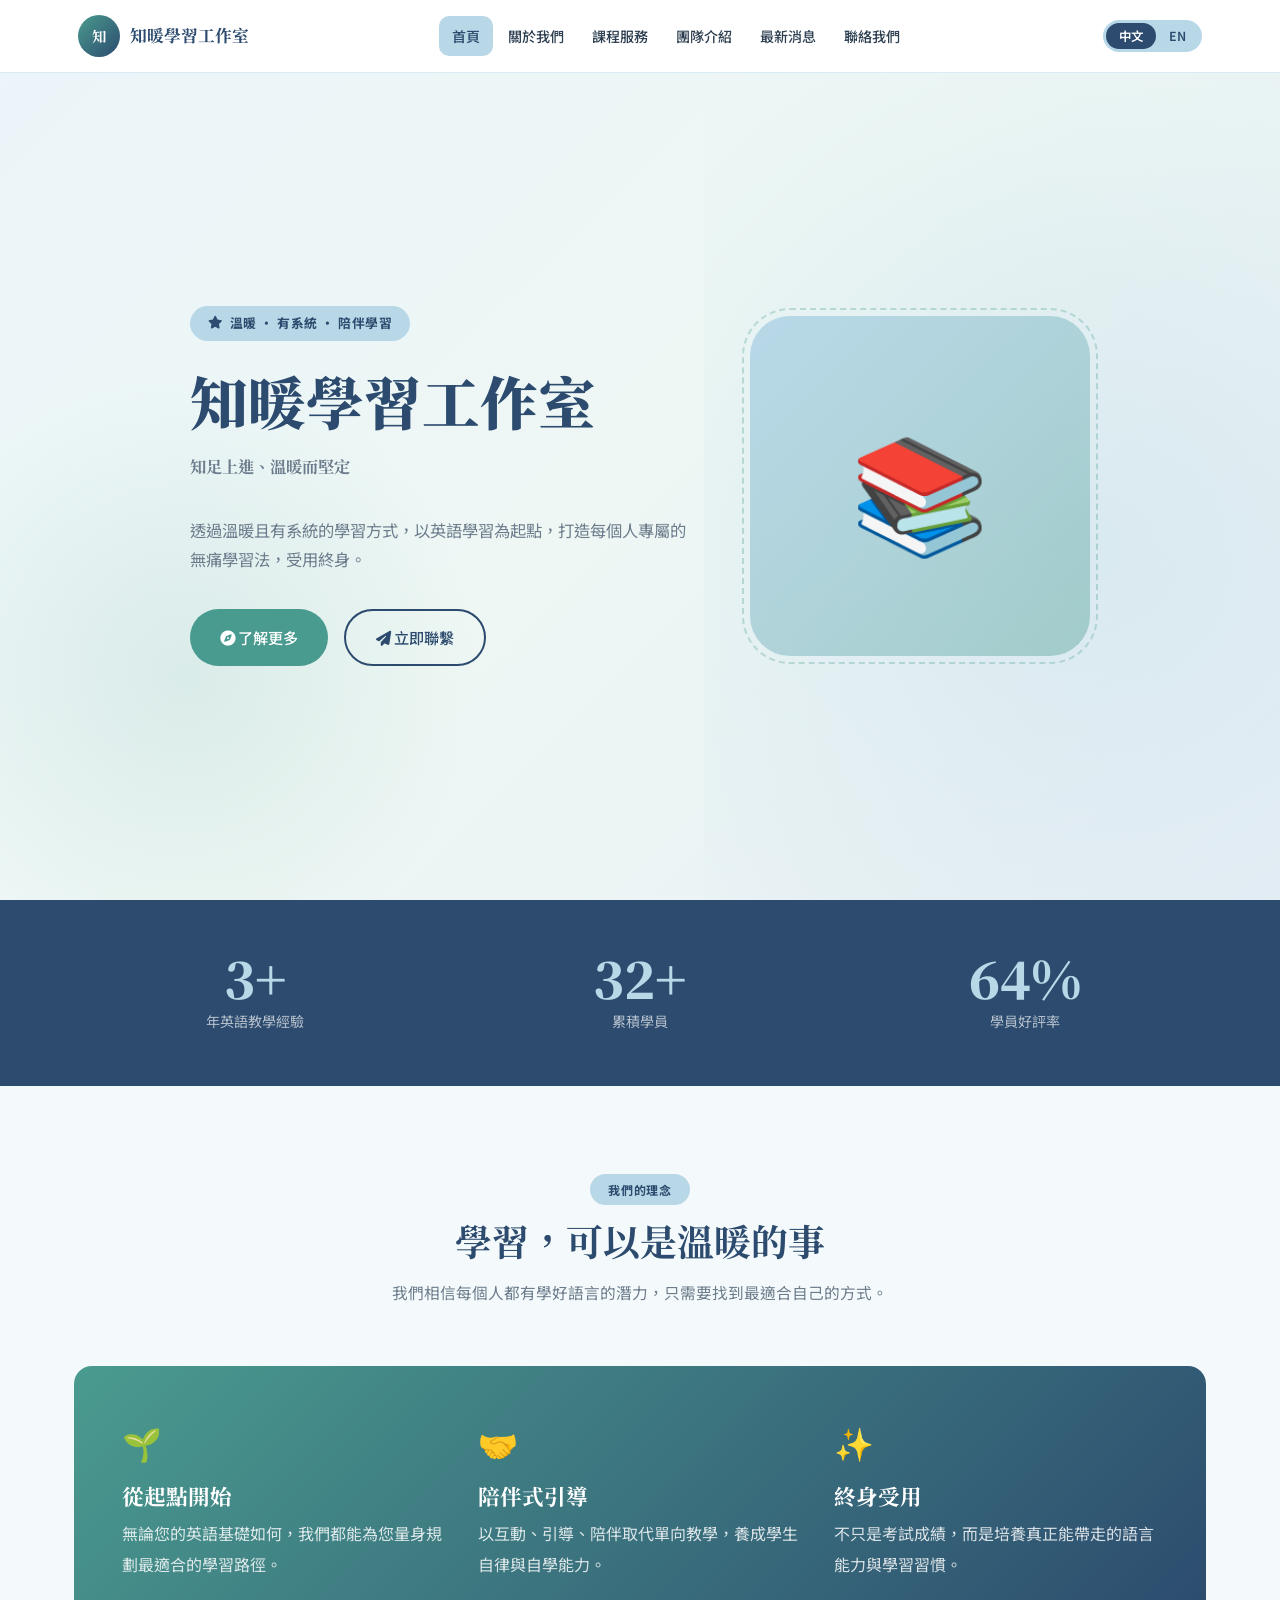
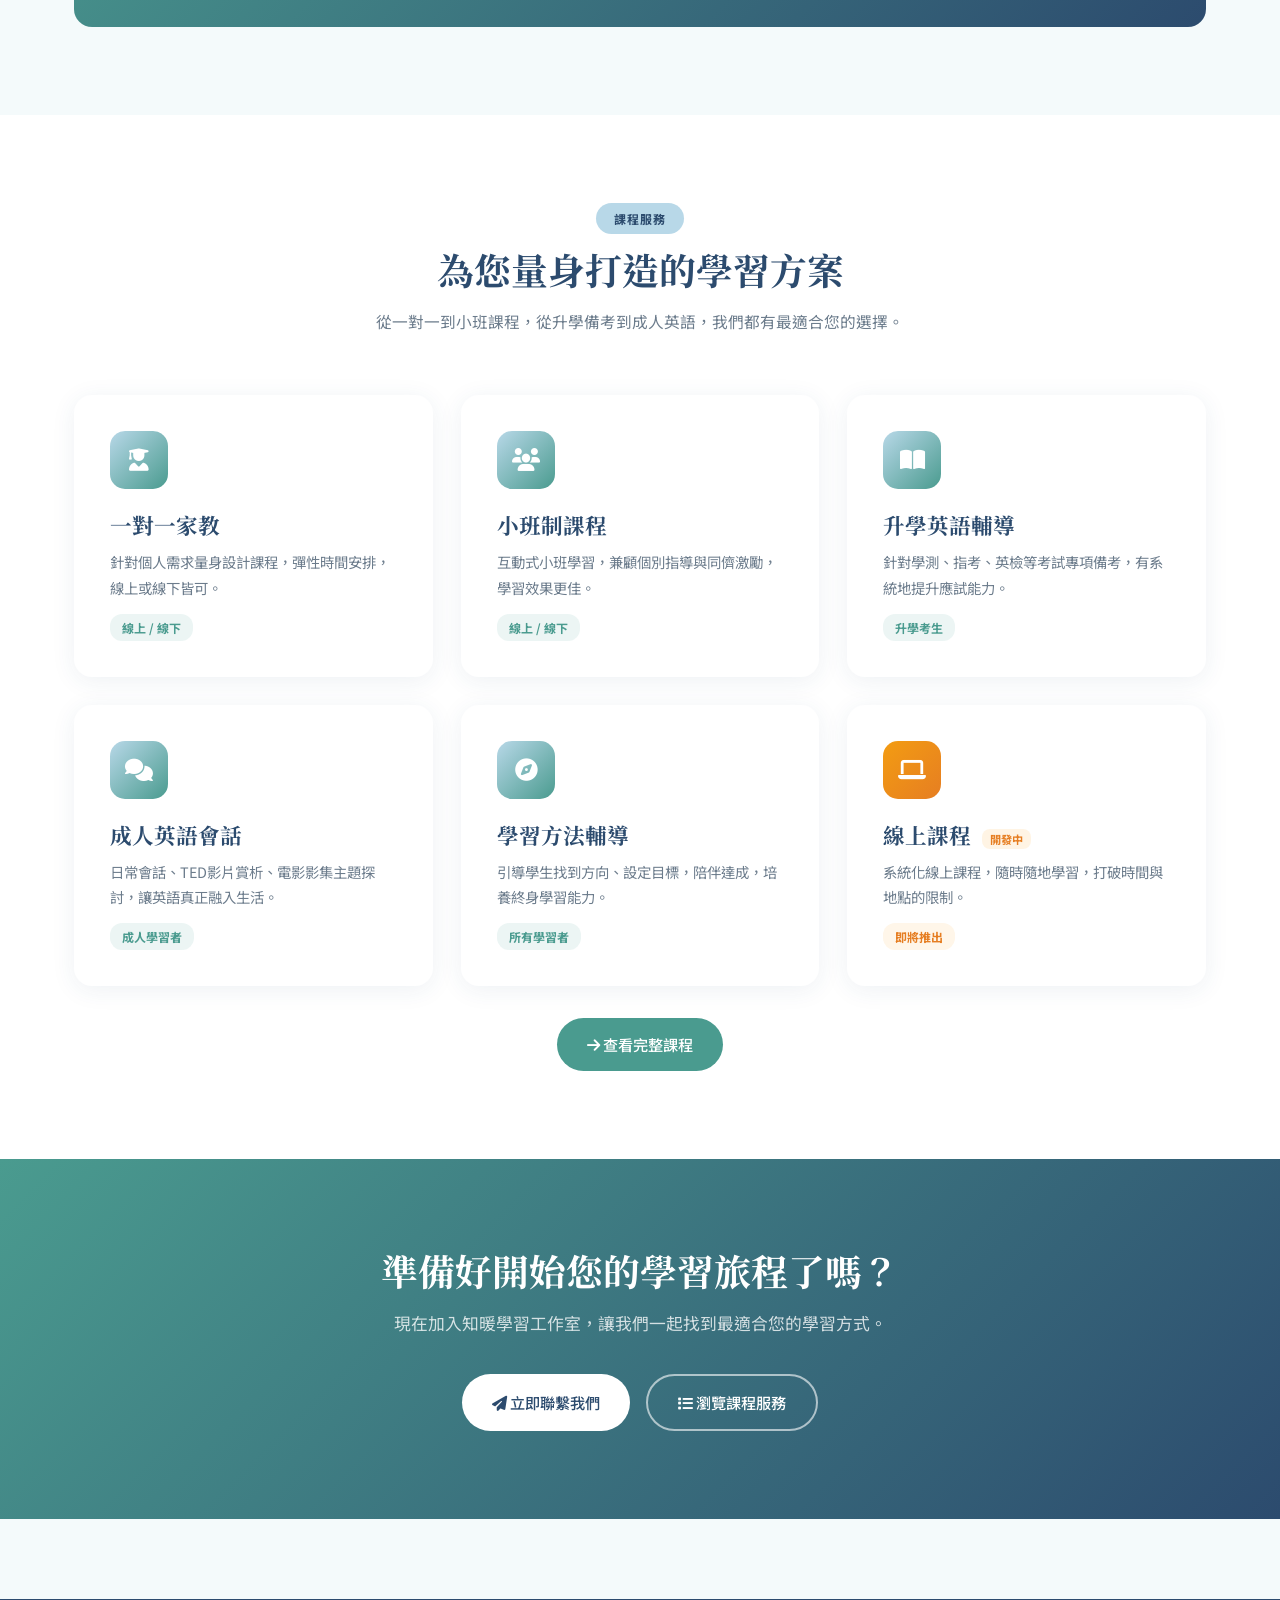
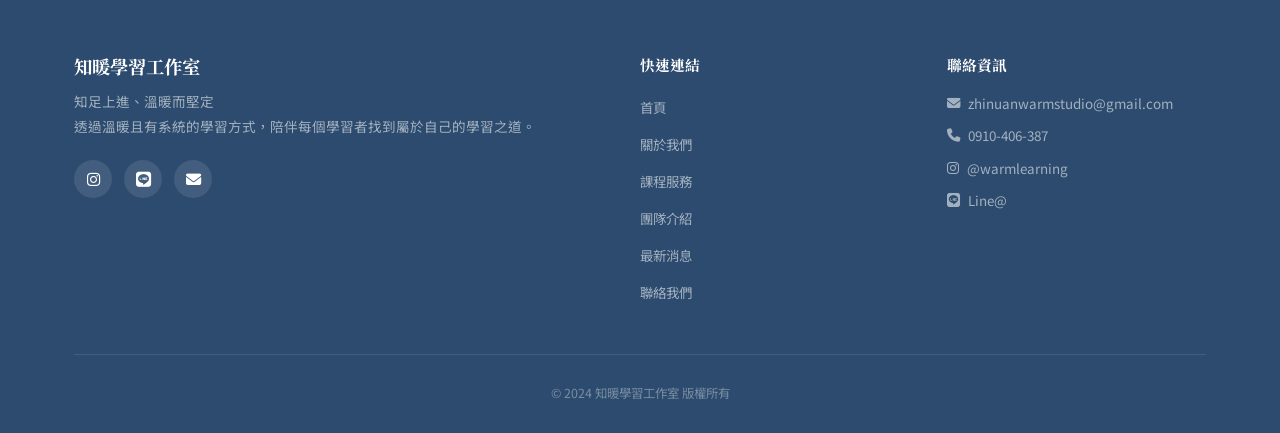
==== index.html @ f86e1da2 "🎉 Initial commit: 知暖學習工作室網站 建立完整 7 頁公司介紹網站，包含： - index.html 首頁（Hero、服務亮點、數字展示、CTA） - about.html 關於我們" ====
<!DOCTYPE html>
<html lang="zh-TW">
<head>
  <meta charset="UTF-8" />
  <meta name="viewport" content="width=device-width, initial-scale=1.0" />
  <title>知暖學習工作室 | Zhunuan Warm Learning Studio</title>
  <meta name="description" content="知暖學習工作室 — 知足上進、溫暖而堅定。提供一對一家教、小班課程、升學輔導與成人英語會話。" />
  <link rel="stylesheet" href="assets/style.css" />
  <link rel="stylesheet" href="https://cdnjs.cloudflare.com/ajax/libs/font-awesome/6.5.0/css/all.min.css" />
</head>
<body lang="zh">

<!-- ══ NAVBAR ══ -->
<nav class="navbar" id="navbar">
  <div class="navbar-inner">
    <a href="index.html" class="navbar-logo">
      <img src="logo.jpg" alt="知暖" onerror="this.style.display='none';document.getElementById('logoFallback').style.display='flex'">
      <div class="logo-fallback" id="logoFallback" style="display:none">知</div>
      <span class="zh">知暖學習工作室</span>
      <span class="en">Zhunuan Studio</span>
    </a>
    <ul class="navbar-nav">
      <li><a href="index.html"><span class="zh">首頁</span><span class="en">Home</span></a></li>
      <li><a href="about.html"><span class="zh">關於我們</span><span class="en">About</span></a></li>
      <li><a href="services.html"><span class="zh">課程服務</span><span class="en">Services</span></a></li>
      <li><a href="team.html"><span class="zh">團隊介紹</span><span class="en">Team</span></a></li>
      <li><a href="news.html"><span class="zh">最新消息</span><span class="en">News</span></a></li>
      <li><a href="contact.html"><span class="zh">聯絡我們</span><span class="en">Contact</span></a></li>
    </ul>
    <div class="navbar-right">
      <div class="lang-toggle">
        <button class="lang-btn active" data-lang="zh" onclick="setLang('zh')">中文</button>
        <button class="lang-btn" data-lang="en" onclick="setLang('en')">EN</button>
      </div>
      <button class="hamburger" id="hamburger" onclick="toggleMobileNav()" aria-label="選單">
        <span></span><span></span><span></span>
      </button>
    </div>
  </div>
</nav>

<!-- ══ MOBILE NAV ══ -->
<div class="mobile-nav" id="mobileNav">
  <ul>
    <li><a href="index.html"><span class="zh">首頁</span><span class="en">Home</span></a></li>
    <li><a href="about.html"><span class="zh">關於我們</span><span class="en">About</span></a></li>
    <li><a href="services.html"><span class="zh">課程服務</span><span class="en">Services</span></a></li>
    <li><a href="team.html"><span class="zh">團隊介紹</span><span class="en">Team</span></a></li>
    <li><a href="news.html"><span class="zh">最新消息</span><span class="en">News</span></a></li>
    <li><a href="contact.html"><span class="zh">聯絡我們</span><span class="en">Contact</span></a></li>
  </ul>
  <div class="mobile-lang">
    <button class="lang-btn" data-lang="zh" onclick="setLang('zh')">中文</button>
    <button class="lang-btn" data-lang="en" onclick="setLang('en')">EN</button>
  </div>
</div>

<!-- ══ HERO ══ -->
<section class="hero">
  <div class="container">
    <div class="hero-inner">
      <div class="hero-content">
        <div class="hero-badge">
          <i class="fas fa-star"></i>
          <span class="zh">溫暖 · 有系統 · 陪伴學習</span>
          <span class="en">Warm · Systematic · Accompanied Learning</span>
        </div>
        <h1>
          <span class="zh">知暖學習工作室</span>
          <span class="en">Zhunuan Warm<br>Learning Studio</span>
        </h1>
        <p class="hero-tagline">
          <span class="zh">知足上進、溫暖而堅定</span>
          <span class="en">Grounded, Warm, and Steadfast</span>
        </p>
        <p>
          <span class="zh">透過溫暖且有系統的學習方式，以英語學習為起點，打造每個人專屬的無痛學習法，受用終身。</span>
          <span class="en">We craft personalized, pain-free learning journeys starting from English — methodical, warm, and designed to last a lifetime.</span>
        </p>
        <div class="hero-btns">
          <a href="about.html" class="btn btn-primary">
            <span class="zh"><i class="fas fa-compass"></i> 了解更多</span>
            <span class="en"><i class="fas fa-compass"></i> Learn More</span>
          </a>
          <a href="contact.html" class="btn btn-outline">
            <span class="zh"><i class="fas fa-paper-plane"></i> 立即聯繫</span>
            <span class="en"><i class="fas fa-paper-plane"></i> Contact Us</span>
          </a>
        </div>
      </div>
      <div class="hero-visual">📚</div>
    </div>
  </div>
</section>

<!-- ══ STATS ══ -->
<section class="stats-bar">
  <div class="container">
    <div class="stats-grid">
      <div class="stat-item">
        <div class="stat-num" data-count="3" data-suffix="+">3+</div>
        <div class="stat-label">
          <span class="zh">年英語教學經驗</span>
          <span class="en">Years of Teaching Experience</span>
        </div>
      </div>
      <div class="stat-item">
        <div class="stat-num" data-count="50" data-suffix="+">50+</div>
        <div class="stat-label">
          <span class="zh">累積學員</span>
          <span class="en">Students Served</span>
        </div>
      </div>
      <div class="stat-item">
        <div class="stat-num" data-count="95" data-suffix="%">95%</div>
        <div class="stat-label">
          <span class="zh">學員好評率</span>
          <span class="en">Student Satisfaction</span>
        </div>
      </div>
    </div>
  </div>
</section>

<!-- ══ BRAND BELIEF ══ -->
<section class="section">
  <div class="container">
    <div class="section-header">
      <span class="section-tag">
        <span class="zh">我們的理念</span>
        <span class="en">Our Belief</span>
      </span>
      <h2>
        <span class="zh">學習，可以是溫暖的事</span>
        <span class="en">Learning Can Be a Warm Experience</span>
      </h2>
      <p>
        <span class="zh">我們相信每個人都有學好語言的潛力，只需要找到最適合自己的方式。</span>
        <span class="en">We believe every learner has the potential to master a language — they just need to find the right approach.</span>
      </p>
    </div>
    <div class="brand-highlight">
      <div style="display:grid;grid-template-columns:repeat(auto-fit,minmax(240px,1fr));gap:32px;">
        <div>
          <div style="font-size:2rem;margin-bottom:12px;">🌱</div>
          <h3 style="color:#fff;margin-bottom:8px;">
            <span class="zh">從起點開始</span>
            <span class="en">Start From Where You Are</span>
          </h3>
          <p>
            <span class="zh">無論您的英語基礎如何，我們都能為您量身規劃最適合的學習路徑。</span>
            <span class="en">No matter your current level, we design a learning path that's perfectly tailored to you.</span>
          </p>
        </div>
        <div>
          <div style="font-size:2rem;margin-bottom:12px;">🤝</div>
          <h3 style="color:#fff;margin-bottom:8px;">
            <span class="zh">陪伴式引導</span>
            <span class="en">Guided Together</span>
          </h3>
          <p>
            <span class="zh">以互動、引導、陪伴取代單向教學，養成學生自律與自學能力。</span>
            <span class="en">Interactive, guided, and supportive learning replaces one-way instruction, building self-discipline and independence.</span>
          </p>
        </div>
        <div>
          <div style="font-size:2rem;margin-bottom:12px;">✨</div>
          <h3 style="color:#fff;margin-bottom:8px;">
            <span class="zh">終身受用</span>
            <span class="en">Skills for Life</span>
          </h3>
          <p>
            <span class="zh">不只是考試成績，而是培養真正能帶走的語言能力與學習習慣。</span>
            <span class="en">Beyond exam scores — we build genuine language skills and learning habits that last forever.</span>
          </p>
        </div>
      </div>
    </div>
  </div>
</section>

<!-- ══ SERVICES HIGHLIGHTS ══ -->
<section class="section" style="background:#fff;padding-top:88px;padding-bottom:88px;">
  <div class="container">
    <div class="section-header">
      <span class="section-tag">
        <span class="zh">課程服務</span>
        <span class="en">Our Services</span>
      </span>
      <h2>
        <span class="zh">為您量身打造的學習方案</span>
        <span class="en">Learning Solutions Tailored for You</span>
      </h2>
      <p>
        <span class="zh">從一對一到小班課程，從升學備考到成人英語，我們都有最適合您的選擇。</span>
        <span class="en">From one-on-one to small groups, exam prep to adult conversation — we have the right fit for you.</span>
      </p>
    </div>
    <div class="grid-3">
      <!-- 1 -->
      <div class="card service-card">
        <div class="service-icon"><i class="fas fa-user-graduate"></i></div>
        <h3><span class="zh">一對一家教</span><span class="en">1-on-1 Tutoring</span></h3>
        <p>
          <span class="zh">針對個人需求量身設計課程，彈性時間安排，線上或線下皆可。</span>
          <span class="en">Custom-designed lessons for individual needs, flexible scheduling online or in-person.</span>
        </p>
        <span class="service-tag">
          <span class="zh">線上 / 線下</span>
          <span class="en">Online / Offline</span>
        </span>
      </div>
      <!-- 2 -->
      <div class="card service-card">
        <div class="service-icon"><i class="fas fa-users"></i></div>
        <h3><span class="zh">小班制課程</span><span class="en">Small Group Classes</span></h3>
        <p>
          <span class="zh">互動式小班學習，兼顧個別指導與同儕激勵，學習效果更佳。</span>
          <span class="en">Interactive small-group learning balancing individual attention and peer motivation.</span>
        </p>
        <span class="service-tag">
          <span class="zh">線上 / 線下</span>
          <span class="en">Online / Offline</span>
        </span>
      </div>
      <!-- 3 -->
      <div class="card service-card">
        <div class="service-icon"><i class="fas fa-book-open"></i></div>
        <h3><span class="zh">升學英語輔導</span><span class="en">Exam Prep</span></h3>
        <p>
          <span class="zh">針對學測、指考、英檢等考試專項備考，有系統地提升應試能力。</span>
          <span class="en">Focused preparation for GSAT, AST, GEPT and other key exams.</span>
        </p>
        <span class="service-tag">
          <span class="zh">升學考生</span>
          <span class="en">Students</span>
        </span>
      </div>
      <!-- 4 -->
      <div class="card service-card">
        <div class="service-icon"><i class="fas fa-comments"></i></div>
        <h3><span class="zh">成人英語會話</span><span class="en">Adult Conversation</span></h3>
        <p>
          <span class="zh">日常會話、TED影片賞析、電影影集主題探討，讓英語真正融入生活。</span>
          <span class="en">Daily conversation, TED talks, movies & TV shows — English woven into real life.</span>
        </p>
        <span class="service-tag">
          <span class="zh">成人學習者</span>
          <span class="en">Adults</span>
        </span>
      </div>
      <!-- 5 -->
      <div class="card service-card">
        <div class="service-icon"><i class="fas fa-compass"></i></div>
        <h3><span class="zh">學習方法輔導</span><span class="en">Study Method Coaching</span></h3>
        <p>
          <span class="zh">引導學生找到方向、設定目標，陪伴達成，培養終身學習能力。</span>
          <span class="en">Help students find direction, set goals, and build lifelong learning capabilities.</span>
        </p>
        <span class="service-tag">
          <span class="zh">所有學習者</span>
          <span class="en">All Learners</span>
        </span>
      </div>
      <!-- 6 -->
      <div class="card service-card">
        <div class="service-icon" style="background:linear-gradient(135deg,#f39c12,#e67e22)"><i class="fas fa-laptop"></i></div>
        <h3>
          <span class="zh">線上課程</span>
          <span class="en">Online Courses</span>
          <span style="font-size:.7rem;background:rgba(255,183,77,.15);color:#e67e22;padding:2px 8px;border-radius:8px;margin-left:6px;font-family:'Noto Sans TC',sans-serif;font-weight:700;">
            <span class="zh">開發中</span><span class="en">Coming Soon</span>
          </span>
        </h3>
        <p>
          <span class="zh">系統化線上課程，隨時隨地學習，打破時間與地點的限制。</span>
          <span class="en">Structured online courses, learn anywhere and anytime, breaking barriers of time and location.</span>
        </p>
        <span class="service-tag" style="background:rgba(255,183,77,.12);color:#e67e22;">
          <span class="zh">即將推出</span>
          <span class="en">Coming Soon</span>
        </span>
      </div>
    </div>
    <div class="text-center mt-32">
      <a href="services.html" class="btn btn-primary">
        <span class="zh"><i class="fas fa-arrow-right"></i> 查看完整課程</span>
        <span class="en"><i class="fas fa-arrow-right"></i> View All Services</span>
      </a>
    </div>
  </div>
</section>

<!-- ══ CTA ══ -->
<section class="cta-section">
  <div class="container">
    <h2>
      <span class="zh">準備好開始您的學習旅程了嗎？</span>
      <span class="en">Ready to Begin Your Learning Journey?</span>
    </h2>
    <p>
      <span class="zh">現在加入知暖學習工作室，讓我們一起找到最適合您的學習方式。</span>
      <span class="en">Join Zhunuan today — let's discover the learning path that works best for you.</span>
    </p>
    <div class="cta-btns">
      <a href="contact.html" class="btn btn-white">
        <span class="zh"><i class="fas fa-paper-plane"></i> 立即聯繫我們</span>
        <span class="en"><i class="fas fa-paper-plane"></i> Contact Us Now</span>
      </a>
      <a href="services.html" class="btn btn-outline-white">
        <span class="zh"><i class="fas fa-list"></i> 瀏覽課程服務</span>
        <span class="en"><i class="fas fa-list"></i> Browse Services</span>
      </a>
    </div>
  </div>
</section>

<!-- ══ FOOTER ══ -->
<footer class="footer">
  <div class="container">
    <div class="footer-grid">
      <div class="footer-brand">
        <h3>
          <span class="zh">知暖學習工作室</span>
          <span class="en">Zhunuan Warm Learning Studio</span>
        </h3>
        <p>
          <span class="zh">知足上進、溫暖而堅定<br>透過溫暖且有系統的學習方式，陪伴每個學習者找到屬於自己的學習之道。</span>
          <span class="en">Grounded, warm, and steadfast.<br>Guiding every learner to discover their own path through warm, systematic education.</span>
        </p>
        <div class="footer-social">
          <a href="https://www.instagram.com/warmlearning" target="_blank" rel="noopener" title="Instagram"><i class="fab fa-instagram"></i></a>
          <a href="https://lin.ee/rljOLpX" target="_blank" rel="noopener" title="Line@"><i class="fab fa-line"></i></a>
          <a href="mailto:zhinuanwarmstudio@gmail.com" title="Email"><i class="fas fa-envelope"></i></a>
        </div>
      </div>
      <div class="footer-col">
        <h4><span class="zh">快速連結</span><span class="en">Quick Links</span></h4>
        <ul>
          <li><a href="index.html"><span class="zh">首頁</span><span class="en">Home</span></a></li>
          <li><a href="about.html"><span class="zh">關於我們</span><span class="en">About</span></a></li>
          <li><a href="services.html"><span class="zh">課程服務</span><span class="en">Services</span></a></li>
          <li><a href="team.html"><span class="zh">團隊介紹</span><span class="en">Team</span></a></li>
          <li><a href="news.html"><span class="zh">最新消息</span><span class="en">News</span></a></li>
          <li><a href="contact.html"><span class="zh">聯絡我們</span><span class="en">Contact</span></a></li>
        </ul>
      </div>
      <div class="footer-col">
        <h4><span class="zh">聯絡資訊</span><span class="en">Contact</span></h4>
        <div class="footer-contact-info">
          <p><i class="fas fa-envelope"></i> <a href="mailto:zhinuanwarmstudio@gmail.com">zhinuanwarmstudio@gmail.com</a></p>
          <p><i class="fas fa-phone"></i> <a href="tel:0910406387">0910-406-387</a></p>
          <p><i class="fab fa-instagram"></i> <a href="https://www.instagram.com/warmlearning" target="_blank" rel="noopener">@warmlearning</a></p>
          <p><i class="fab fa-line"></i> <a href="https://lin.ee/rljOLpX" target="_blank" rel="noopener">Line@</a></p>
        </div>
      </div>
    </div>
    <div class="footer-bottom">
      <p class="zh">© 2024 知暖學習工作室 版權所有</p>
      <p class="en">© 2024 Zhunuan Warm Learning Studio. All rights reserved.</p>
    </div>
  </div>
</footer>

<script src="assets/main.js"></script>
</body>
</html>
---- assets/style.css ----
/* ============================================================
   知暖學習工作室 — 共用樣式
   Zhunuan Warm Learning Studio — Shared Styles
   ============================================================ */

@import url('https://fonts.googleapis.com/css2?family=Noto+Serif+TC:wght@400;700;900&family=Noto+Sans+TC:wght@300;400;500;700&display=swap');

/* ── CSS Variables ── */
:root {
  --light-blue: #B8D8E8;
  --teal:       #4A9B8F;
  --dark-blue:  #2C4B6E;
  --white:      #FFFFFF;
  --bg:         #F4FAFB;
  --text:       #2C3E50;
  --text-light: #6C7C8C;
  --border:     rgba(184,216,232,0.5);
  --shadow:     0 4px 24px rgba(44,75,110,0.08);
  --shadow-md:  0 8px 36px rgba(44,75,110,0.15);
  --radius:     18px;
  --radius-sm:  10px;
  --transition: all 0.3s cubic-bezier(0.4,0,0.2,1);
}

/* ── Reset ── */
*, *::before, *::after { box-sizing: border-box; margin: 0; padding: 0; }
html { scroll-behavior: smooth; }
body {
  font-family: 'Noto Sans TC', sans-serif;
  background: var(--bg);
  color: var(--text);
  line-height: 1.75;
  overflow-x: hidden;
  animation: pageIn 0.55s ease both;
}
@keyframes pageIn {
  from { opacity: 0; transform: translateY(14px); }
  to   { opacity: 1; transform: translateY(0); }
}

img { max-width: 100%; height: auto; display: block; }
a   { color: inherit; text-decoration: none; }
ul  { list-style: none; }
button { cursor: pointer; font-family: inherit; }

/* ── Typography ── */
h1,h2,h3,h4,h5 { font-family: 'Noto Serif TC', serif; line-height: 1.3; }
h1 { font-size: clamp(2rem, 5vw, 3.6rem); }
h2 { font-size: clamp(1.5rem, 3vw, 2.3rem); }
h3 { font-size: clamp(1.05rem, 2vw, 1.35rem); }

/* ── Layout ── */
.container { max-width: 1180px; margin: 0 auto; padding: 0 24px; }
.section    { padding: 88px 0; }
.grid-2 { display: grid; grid-template-columns: repeat(2,1fr); gap: 28px; }
.grid-3 { display: grid; grid-template-columns: repeat(3,1fr); gap: 28px; }
.grid-4 { display: grid; grid-template-columns: repeat(4,1fr); gap-gap: 28px; gap: 28px; }

/* ── Section Header ── */
.section-header { text-align: center; margin-bottom: 60px; }
.section-tag {
  display: inline-block;
  background: var(--light-blue);
  color: var(--dark-blue);
  font-size: .75rem;
  font-weight: 700;
  letter-spacing: .08em;
  padding: 5px 18px;
  border-radius: 20px;
  margin-bottom: 12px;
}
.section-header h2 { color: var(--dark-blue); margin-bottom: 14px; }
.section-header p  { color: var(--text-light); max-width: 540px; margin: 0 auto; font-size: .98rem; }

/* ── Card ── */
.card {
  background: var(--white);
  border-radius: var(--radius);
  padding: 36px;
  box-shadow: var(--shadow);
  transition: var(--transition);
}
.card:hover { transform: translateY(-5px); box-shadow: var(--shadow-md); }

/* ── Buttons ── */
.btn {
  display: inline-flex; align-items: center; gap: 8px;
  padding: 13px 30px;
  border-radius: 30px;
  font-size: .95rem; font-weight: 500;
  border: none; transition: var(--transition);
  white-space: nowrap;
}
.btn-primary {
  background: var(--teal); color: #fff;
}
.btn-primary:hover {
  background: var(--dark-blue);
  transform: translateY(-2px);
  box-shadow: 0 6px 22px rgba(74,155,143,.4);
}
.btn-outline {
  background: transparent; color: var(--dark-blue);
  border: 2px solid var(--dark-blue);
}
.btn-outline:hover { background: var(--dark-blue); color: #fff; transform: translateY(-2px); }
.btn-white { background: #fff; color: var(--dark-blue); }
.btn-white:hover { background: var(--light-blue); transform: translateY(-2px); }
.btn-outline-white {
  background: transparent; color: #fff;
  border: 2px solid rgba(255,255,255,.6);
}
.btn-outline-white:hover { background: rgba(255,255,255,.15); }

/* ============================================================
   NAVBAR
   ============================================================ */
.navbar {
  position: fixed; top: 0; left: 0; right: 0; z-index: 1000;
  background: rgba(255,255,255,.96);
  backdrop-filter: blur(12px);
  border-bottom: 1px solid var(--border);
  transition: var(--transition);
}
.navbar.scrolled { box-shadow: var(--shadow); }

.navbar-inner {
  display: flex; align-items: center; justify-content: space-between;
  height: 72px; padding: 0 28px;
  max-width: 1180px; margin: 0 auto;
}

.navbar-logo {
  display: flex; align-items: center; gap: 10px;
  font-family: 'Noto Serif TC', serif;
  font-size: 1.05rem; font-weight: 700;
  color: var(--dark-blue);
}
.navbar-logo img {
  width: 42px; height: 42px;
  border-radius: 50%; object-fit: cover;
}
.logo-fallback {
  width: 42px; height: 42px; border-radius: 50%;
  background: linear-gradient(135deg, var(--teal), var(--dark-blue));
  display: flex; align-items: center; justify-content: center;
  color: #fff; font-size: .9rem; font-weight: 700; flex-shrink: 0;
}

.navbar-nav {
  display: flex; align-items: center; gap: 2px;
}
.navbar-nav li a {
  display: block; padding: 8px 13px;
  border-radius: var(--radius-sm);
  font-size: .88rem; font-weight: 500;
  color: var(--text); transition: var(--transition);
}
.navbar-nav li a:hover,
.navbar-nav li a.active {
  background: var(--light-blue); color: var(--dark-blue);
}

.navbar-right { display: flex; align-items: center; gap: 10px; }

.lang-toggle {
  display: flex; background: var(--light-blue);
  border-radius: 20px; padding: 3px;
}
.lang-btn {
  border: none; background: transparent;
  padding: 4px 13px; border-radius: 16px;
  font-size: .78rem; font-weight: 600;
  color: var(--dark-blue); transition: var(--transition);
}
.lang-btn.active { background: var(--dark-blue); color: #fff; }

.hamburger {
  display: none; flex-direction: column; gap: 5px;
  background: none; border: none; padding: 4px;
}
.hamburger span {
  display: block; width: 24px; height: 2px;
  background: var(--dark-blue); border-radius: 2px;
  transition: var(--transition);
}
.hamburger.open span:nth-child(1) { transform: rotate(45deg) translate(5px,5px); }
.hamburger.open span:nth-child(2) { opacity: 0; }
.hamburger.open span:nth-child(3) { transform: rotate(-45deg) translate(5px,-5px); }

/* Mobile nav */
.mobile-nav {
  display: none; position: fixed;
  top: 72px; left: 0; right: 0; z-index: 999;
  background: #fff;
  padding: 16px 24px 28px;
  border-bottom: 2px solid var(--light-blue);
  box-shadow: var(--shadow-md);
}
.mobile-nav.open { display: block; }
.mobile-nav ul   { display: flex; flex-direction: column; gap: 2px; }
.mobile-nav li a {
  display: block; padding: 11px 14px;
  border-radius: var(--radius-sm);
  font-weight: 500; color: var(--text);
  transition: var(--transition);
}
.mobile-nav li a:hover { background: var(--light-blue); color: var(--dark-blue); }
.mobile-lang {
  display: flex; gap: 10px;
  margin-top: 18px; padding-top: 18px;
  border-top: 1px solid var(--border);
}
.mobile-lang .lang-btn {
  flex: 1; text-align: center;
  background: var(--light-blue); border-radius: 20px;
  padding: 8px; font-size: .85rem;
}
.mobile-lang .lang-btn.active { background: var(--dark-blue); color: #fff; }

/* ============================================================
   FOOTER
   ============================================================ */
.footer {
  background: var(--dark-blue); color: rgba(255,255,255,.8);
  padding: 56px 0 28px; margin-top: 80px;
}
.footer-grid {
  display: grid; grid-template-columns: 2fr 1fr 1fr;
  gap: 48px; padding-bottom: 40px;
  border-bottom: 1px solid rgba(255,255,255,.1);
}
.footer-brand h3 {
  color: #fff; font-size: 1.15rem; margin-bottom: 10px;
}
.footer-brand p { font-size: .85rem; line-height: 1.9; opacity: .7; margin-bottom: 20px; }
.footer-social { display: flex; gap: 12px; }
.footer-social a {
  display: flex; align-items: center; justify-content: center;
  width: 38px; height: 38px; border-radius: 50%;
  background: rgba(255,255,255,.1); color: #fff;
  font-size: .95rem; transition: var(--transition);
}
.footer-social a:hover { background: var(--teal); transform: translateY(-2px); }

.footer-col h4 {
  color: #fff; font-size: .92rem; margin-bottom: 18px;
  font-family: 'Noto Serif TC', serif;
}
.footer-col ul li { margin-bottom: 9px; }
.footer-col ul li a { font-size: .84rem; opacity: .7; transition: var(--transition); }
.footer-col ul li a:hover { opacity: 1; color: var(--light-blue); }

.footer-contact-info p {
  font-size: .84rem; opacity: .7;
  display: flex; align-items: center; gap: 8px; margin-bottom: 9px;
}
.footer-contact-info a { transition: var(--transition); }
.footer-contact-info a:hover { color: var(--light-blue); opacity: 1; }

.footer-bottom {
  text-align: center; padding-top: 28px;
  font-size: .78rem; opacity: .45;
}

/* ============================================================
   PAGE HERO (inner pages)
   ============================================================ */
.page-hero {
  background: linear-gradient(135deg, var(--dark-blue) 0%, #3b6b96 100%);
  padding: 140px 0 72px; text-align: center; color: #fff;
}
.page-hero h1 { color: #fff; margin-bottom: 14px; }
.page-hero p  { color: rgba(255,255,255,.72); font-size: 1.05rem; max-width: 520px; margin: 0 auto; }
.page-hero .breadcrumb {
  font-size: .8rem; opacity: .5; margin-bottom: 16px;
  display: flex; align-items: center; justify-content: center; gap: 6px;
}

/* ============================================================
   HOME — HERO
   ============================================================ */
.hero {
  min-height: 100vh;
  display: flex; align-items: center;
  padding-top: 72px;
  background: linear-gradient(135deg, #EBF5FA 0%, #EEF7F4 50%, #E8EFF5 100%);
  position: relative; overflow: hidden;
}
.hero::before {
  content: '';
  position: absolute; top: -40%; right: -15%;
  width: 60%; height: 200%;
  background: radial-gradient(circle, rgba(184,216,232,.35) 0%, transparent 60%);
  pointer-events: none;
}
.hero::after {
  content: '';
  position: absolute; bottom: -20%; left: -8%;
  width: 45%; height: 90%;
  background: radial-gradient(circle, rgba(74,155,143,.12) 0%, transparent 60%);
  pointer-events: none;
}
.hero-inner {
  position: relative; z-index: 1;
  display: flex; align-items: center; gap: 60px;
}
.hero-content { max-width: 620px; }
.hero-badge {
  display: inline-flex; align-items: center; gap: 7px;
  background: var(--light-blue); color: var(--dark-blue);
  font-size: .8rem; font-weight: 700; padding: 6px 18px;
  border-radius: 20px; margin-bottom: 22px; letter-spacing: .04em;
}
.hero-content h1 { color: var(--dark-blue); margin-bottom: 14px; font-weight: 900; }
.hero-tagline {
  font-size: clamp(1.1rem,2.2vw,1.45rem);
  color: var(--teal);
  font-family: 'Noto Serif TC', serif;
  font-weight: 700; margin-bottom: 18px;
}
.hero-content p {
  color: var(--text-light); font-size: 1.02rem;
  margin-bottom: 36px; max-width: 500px;
}
.hero-btns { display: flex; gap: 16px; flex-wrap: wrap; }

.hero-visual {
  flex-shrink: 0;
  width: 340px; height: 340px;
  border-radius: 40px;
  background: linear-gradient(135deg, var(--light-blue), rgba(74,155,143,.4));
  display: flex; align-items: center; justify-content: center;
  font-size: 7rem; position: relative;
}
.hero-visual::before {
  content: '';
  position: absolute; inset: -8px;
  border-radius: 48px;
  border: 2px dashed rgba(74,155,143,.3);
}

/* ── Stats Bar ── */
.stats-bar {
  background: var(--dark-blue); padding: 52px 0;
}
.stats-grid {
  display: grid; grid-template-columns: repeat(3,1fr);
  gap: 24px; text-align: center;
}
.stat-num {
  font-family: 'Noto Serif TC', serif;
  font-size: clamp(2rem,4vw,3.2rem);
  font-weight: 900; color: var(--light-blue);
  line-height: 1;
}
.stat-label { color: rgba(255,255,255,.65); font-size: .88rem; margin-top: 6px; }

/* ── Services Grid (home) ── */
.service-icon {
  width: 58px; height: 58px; border-radius: 15px;
  background: linear-gradient(135deg, var(--light-blue), var(--teal));
  display: flex; align-items: center; justify-content: center;
  color: #fff; font-size: 1.4rem;
  margin-bottom: 22px; flex-shrink: 0;
}
.service-card h3 { color: var(--dark-blue); margin-bottom: 10px; }
.service-card p  { color: var(--text-light); font-size: .9rem; line-height: 1.75; }
.service-tag {
  display: inline-block;
  margin-top: 14px;
  background: rgba(74,155,143,.1);
  color: var(--teal); font-size: .75rem; font-weight: 700;
  padding: 3px 12px; border-radius: 12px;
}

/* ── Brand Section (about preview) ── */
.brand-highlight {
  background: linear-gradient(135deg, var(--teal) 0%, var(--dark-blue) 100%);
  border-radius: var(--radius); padding: 48px;
  color: #fff;
}
.brand-highlight h2 { color: #fff; margin-bottom: 16px; }
.brand-highlight p  { color: rgba(255,255,255,.82); line-height: 1.9; }

/* ── CTA Section ── */
.cta-section {
  background: linear-gradient(135deg, var(--teal) 0%, var(--dark-blue) 100%);
  padding: 88px 0; text-align: center;
}
.cta-section h2 { color: #fff; margin-bottom: 14px; }
.cta-section p  { color: rgba(255,255,255,.78); font-size: 1.05rem; margin-bottom: 36px; }
.cta-btns { display: flex; gap: 16px; justify-content: center; flex-wrap: wrap; }

/* ============================================================
   ABOUT
   ============================================================ */
.story-section { display: grid; grid-template-columns: 1fr 1fr; gap: 60px; align-items: center; }
.story-img {
  border-radius: var(--radius);
  background: linear-gradient(135deg, var(--light-blue), rgba(74,155,143,.5));
  aspect-ratio: 4/3;
  display: flex; align-items: center; justify-content: center;
  font-size: 5rem;
}
.story-text .section-tag { margin-bottom: 16px; }
.story-text h2 { color: var(--dark-blue); margin-bottom: 18px; }
.story-text p  { color: var(--text-light); font-size: .98rem; line-height: 1.9; margin-bottom: 14px; }

.value-card { text-align: center; }
.value-icon {
  width: 72px; height: 72px; border-radius: 20px;
  margin: 0 auto 20px;
  display: flex; align-items: center; justify-content: center;
  font-size: 2rem;
}
.value-icon.blue   { background: rgba(184,216,232,.4); color: var(--dark-blue); }
.value-icon.teal   { background: rgba(74,155,143,.15); color: var(--teal); }
.value-icon.warm   { background: rgba(255,183,77,.15); color: #e67e22; }
.value-icon.purple { background: rgba(142,68,173,.1); color: #8e44ad; }
.value-card h3 { color: var(--dark-blue); margin-bottom: 10px; }
.value-card p  { color: var(--text-light); font-size: .88rem; }

.mission-card {
  background: linear-gradient(135deg, var(--dark-blue) 0%, #3b6b96 100%);
  border-radius: var(--radius); padding: 48px;
  color: rgba(255,255,255,.85); text-align: center;
}
.mission-card h2 { color: #fff; margin-bottom: 20px; }
.mission-card p  { max-width: 640px; margin: 0 auto; line-height: 2; font-size: 1.02rem; }

/* ============================================================
   SERVICES
   ============================================================ */
.service-detail-card { overflow: hidden; }
.service-detail-card .card-top {
  display: flex; align-items: center; gap: 16px; margin-bottom: 20px;
}
.service-detail-card h3 { color: var(--dark-blue); }
.service-detail-card p  { color: var(--text-light); font-size: .92rem; line-height: 1.8; margin-bottom: 14px; }
.target-badge {
  display: inline-flex; align-items: center; gap: 6px;
  background: var(--light-blue); color: var(--dark-blue);
  font-size: .78rem; font-weight: 700;
  padding: 5px 14px; border-radius: 14px;
}
.coming-soon-badge {
  display: inline-flex; align-items: center; gap: 6px;
  background: rgba(255,183,77,.15); color: #e67e22;
  font-size: .78rem; font-weight: 700;
  padding: 5px 14px; border-radius: 14px; margin-left: 8px;
}

/* ============================================================
   TEAM
   ============================================================ */
.team-card { text-align: center; }
.avatar {
  width: 120px; height: 120px; border-radius: 50%;
  margin: 0 auto 22px;
  background: linear-gradient(135deg, var(--light-blue), var(--teal));
  display: flex; align-items: center; justify-content: center;
  font-size: 2.8rem; color: #fff; overflow: hidden;
  border: 4px solid #fff; box-shadow: var(--shadow);
}
.avatar img { width: 100%; height: 100%; object-fit: cover; }
.team-card h3   { color: var(--dark-blue); margin-bottom: 4px; }
.team-card .role { color: var(--teal); font-size: .88rem; font-weight: 700; margin-bottom: 14px; }
.team-card p    { color: var(--text-light); font-size: .88rem; line-height: 1.8; }

/* ============================================================
   NEWS
   ============================================================ */
.news-item {
  background: #fff; border-radius: var(--radius); padding: 28px;
  box-shadow: var(--shadow); transition: var(--transition);
  display: flex; gap: 22px; align-items: flex-start;
}
.news-item:hover { transform: translateY(-4px); box-shadow: var(--shadow-md); }
.news-date-box {
  flex-shrink: 0; text-align: center;
  background: var(--light-blue); border-radius: var(--radius-sm);
  padding: 10px 16px; min-width: 64px;
}
.news-date-box .day {
  font-size: 1.5rem; font-weight: 900;
  color: var(--dark-blue); line-height: 1;
  font-family: 'Noto Serif TC', serif;
}
.news-date-box .month { font-size: .72rem; color: var(--teal); font-weight: 700; margin-top: 3px; }
.news-content { flex: 1; }
.news-content .tag {
  display: inline-block;
  background: rgba(74,155,143,.1); color: var(--teal);
  font-size: .72rem; font-weight: 700;
  padding: 3px 10px; border-radius: 10px; margin-bottom: 9px;
}
.news-content h3 { color: var(--dark-blue); margin-bottom: 7px; font-size: 1rem; }
.news-content p  { color: var(--text-light); font-size: .88rem; line-height: 1.75; }

/* ============================================================
   CONTACT
   ============================================================ */
.contact-grid {
  display: grid; grid-template-columns: 1fr 1.4fr; gap: 40px; align-items: start;
}
.contact-info-item {
  display: flex; align-items: flex-start; gap: 16px;
  padding: 22px; background: #fff;
  border-radius: var(--radius); box-shadow: var(--shadow);
  transition: var(--transition); margin-bottom: 16px;
}
.contact-info-item:hover { transform: translateX(5px); }
.contact-icon {
  width: 50px; height: 50px; border-radius: 13px; flex-shrink: 0;
  background: linear-gradient(135deg, var(--light-blue), var(--teal));
  display: flex; align-items: center; justify-content: center;
  color: #fff; font-size: 1.15rem;
}
.contact-info-item h4 { color: var(--dark-blue); font-size: .88rem; margin-bottom: 3px; }
.contact-info-item a,
.contact-info-item span { color: var(--text-light); font-size: .88rem; transition: var(--transition); }
.contact-info-item a:hover { color: var(--teal); }

.contact-form {
  background: #fff; border-radius: var(--radius);
  padding: 40px; box-shadow: var(--shadow);
}
.contact-form h3 { color: var(--dark-blue); margin-bottom: 28px; }
.form-group { margin-bottom: 22px; }
.form-group label { display: block; font-size: .85rem; font-weight: 700; color: var(--dark-blue); margin-bottom: 7px; }
.form-group input,
.form-group select,
.form-group textarea {
  width: 100%; padding: 12px 16px;
  border: 1.5px solid var(--light-blue); border-radius: var(--radius-sm);
  font-size: .9rem; font-family: 'Noto Sans TC', sans-serif;
  color: var(--text); background: #fff;
  transition: var(--transition); outline: none;
}
.form-group input:focus,
.form-group select:focus,
.form-group textarea:focus {
  border-color: var(--teal);
  box-shadow: 0 0 0 3px rgba(74,155,143,.13);
}
.form-group textarea { resize: vertical; min-height: 120px; }
.form-note { font-size: .78rem; color: var(--text-light); margin-top: 16px; text-align: center; }

/* ============================================================
   UTILITY
   ============================================================ */
.text-center { text-align: center; }
.text-teal    { color: var(--teal); }
.text-dark    { color: var(--dark-blue); }
.mt-8  { margin-top:  8px; } .mt-16 { margin-top: 16px; }
.mt-24 { margin-top: 24px; } .mt-32 { margin-top: 32px; }
.mb-8  { margin-bottom:  8px; } .mb-16 { margin-bottom: 16px; }
.gap-16 { gap: 16px; } .flex  { display: flex; }
.items-center { align-items: center; }

/* ── Language switching ── */
body[lang="en"] .zh { display: none !important; }
body[lang="zh"] .en { display: none !important; }

/* ============================================================
   RESPONSIVE
   ============================================================ */
@media (max-width: 1024px) {
  .grid-3 { grid-template-columns: repeat(2,1fr); }
  .grid-4 { grid-template-columns: repeat(2,1fr); }
  .footer-grid { grid-template-columns: 1fr 1fr; }
  .footer-brand { grid-column: 1 / -1; }
  .story-section { grid-template-columns: 1fr; }
  .story-img { max-width: 480px; margin: 0 auto; }
  .contact-grid { grid-template-columns: 1fr; }
  .hero-visual { display: none; }
}
@media (max-width: 768px) {
  .navbar-nav   { display: none; }
  .hamburger    { display: flex; }
  .navbar-right .lang-toggle { display: none; }
  .grid-2 { grid-template-columns: 1fr; }
  .grid-3 { grid-template-columns: 1fr; }
  .grid-4 { grid-template-columns: 1fr; }
  .stats-grid { grid-template-columns: 1fr; gap: 18px; }
  .footer-grid { grid-template-columns: 1fr; gap: 28px; }
  .section { padding: 60px 0; }
  .hero { padding-top: 90px; min-height: auto; padding-bottom: 60px; }
  .page-hero { padding: 110px 0 56px; }
  .contact-grid { grid-template-columns: 1fr; }
  .news-item { flex-direction: column; }
  .contact-form { padding: 28px 20px; }
  .brand-highlight { padding: 32px 24px; }
  .mission-card { padding: 36px 24px; }
  .cta-section { padding: 64px 0; }
}
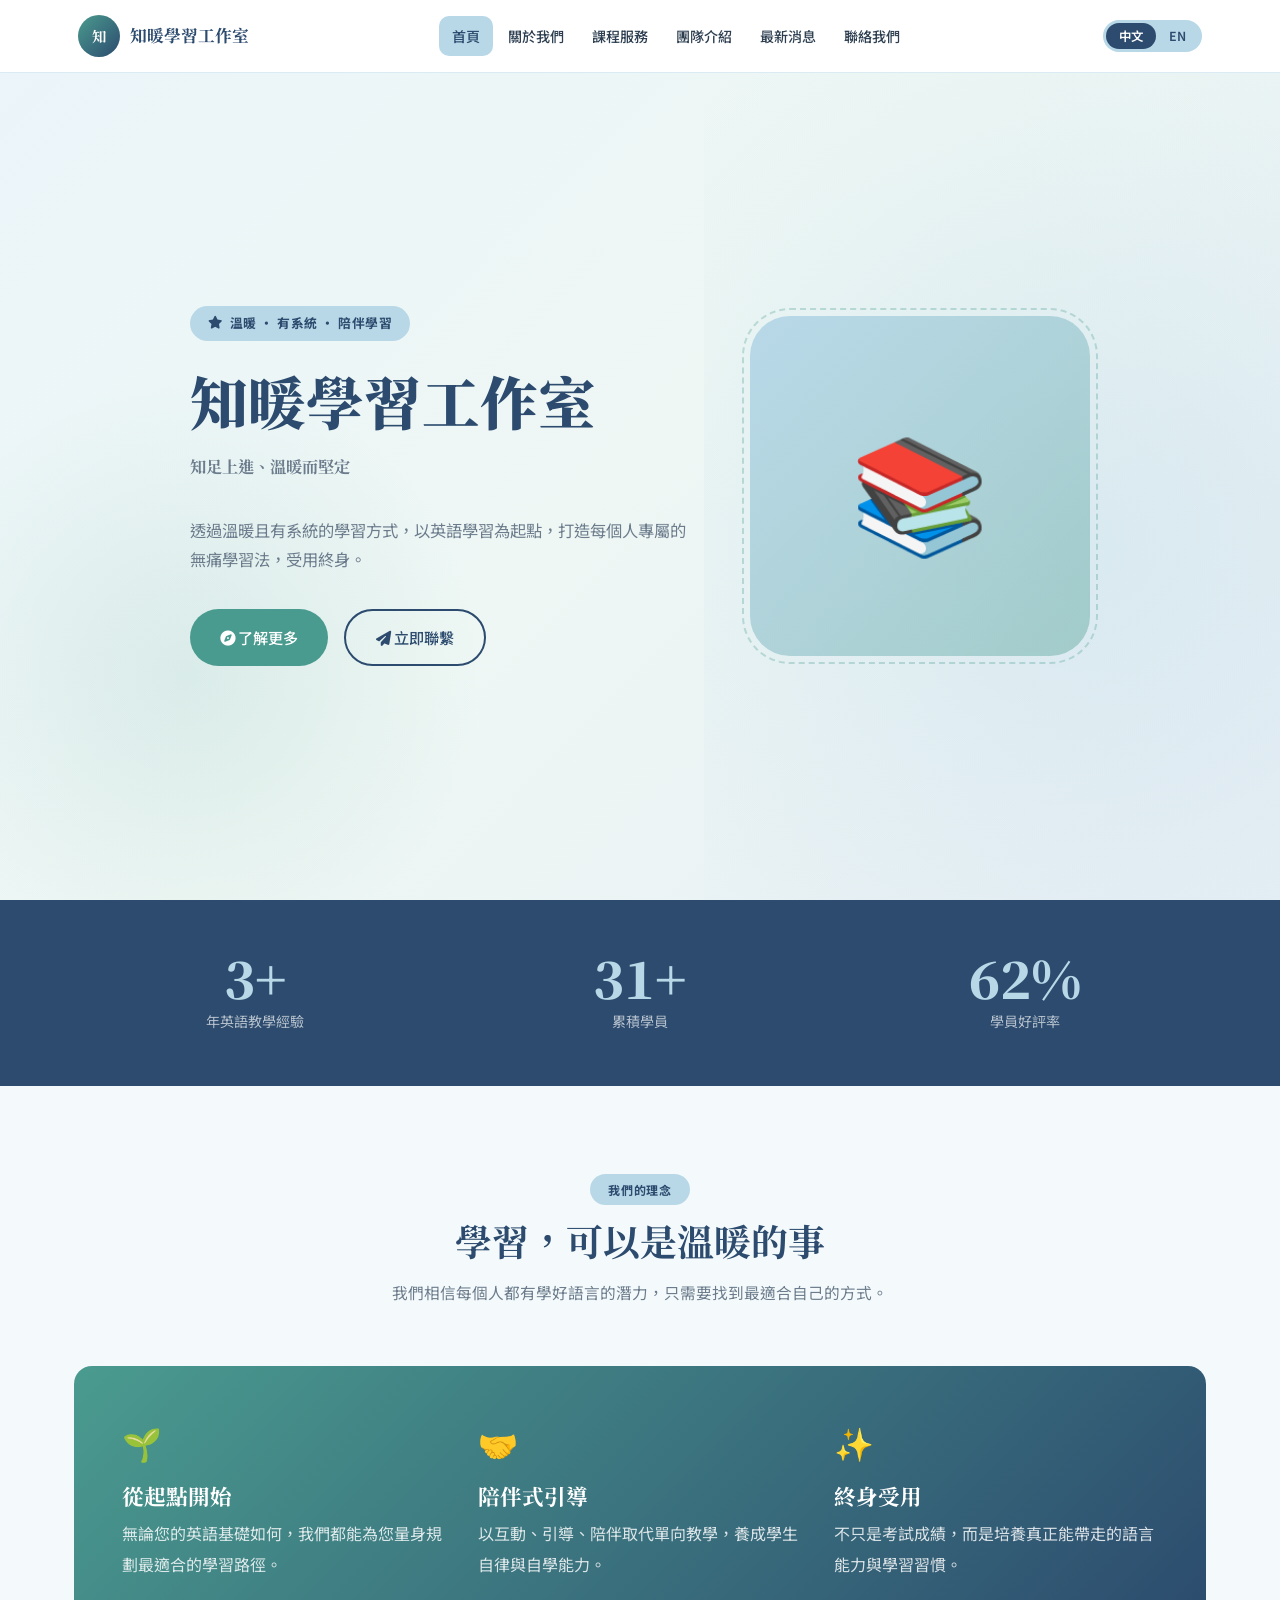
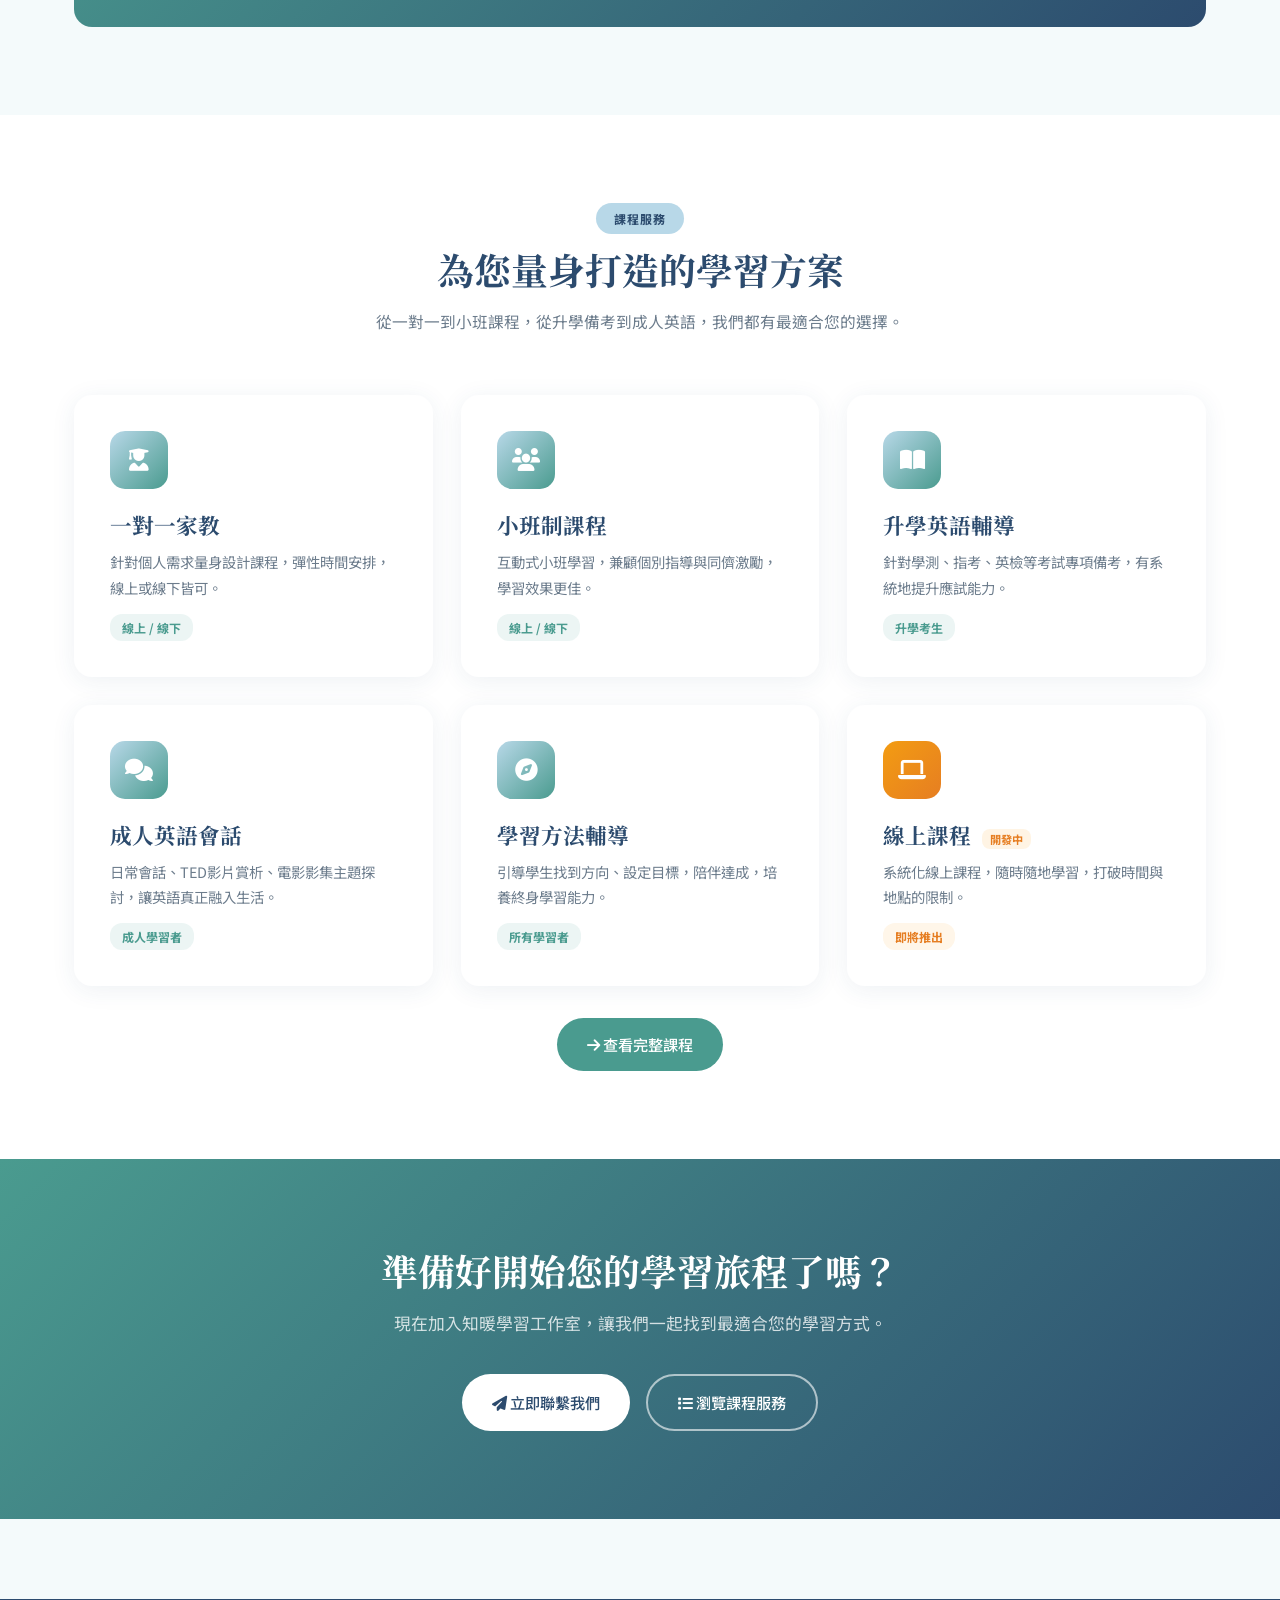
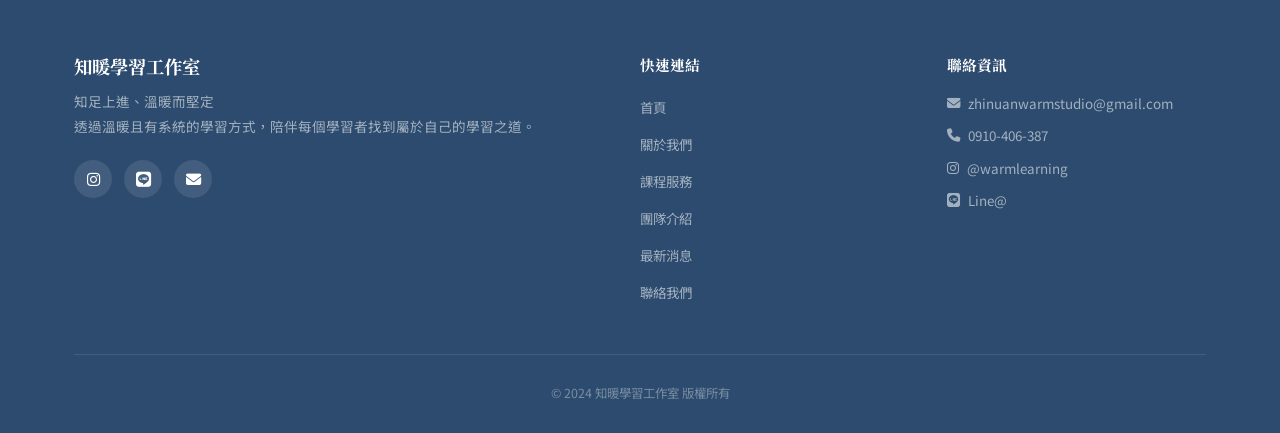
==== commit 081b1a63: "📁 將 logo 路徑改為 images/ 資料夾，統一圖片管理" ====
--- a/index.html
+++ b/index.html
@@ -14,7 +14,7 @@
 <nav class="navbar" id="navbar">
   <div class="navbar-inner">
     <a href="index.html" class="navbar-logo">
-      <img src="logo.jpg" alt="知暖" onerror="this.style.display='none';document.getElementById('logoFallback').style.display='flex'">
+      <img src="images/logo.jpg" alt="知暖" onerror="this.style.display='none';document.getElementById('logoFallback').style.display='flex'">
       <div class="logo-fallback" id="logoFallback" style="display:none">知</div>
       <span class="zh">知暖學習工作室</span>
       <span class="en">Zhunuan Studio</span>
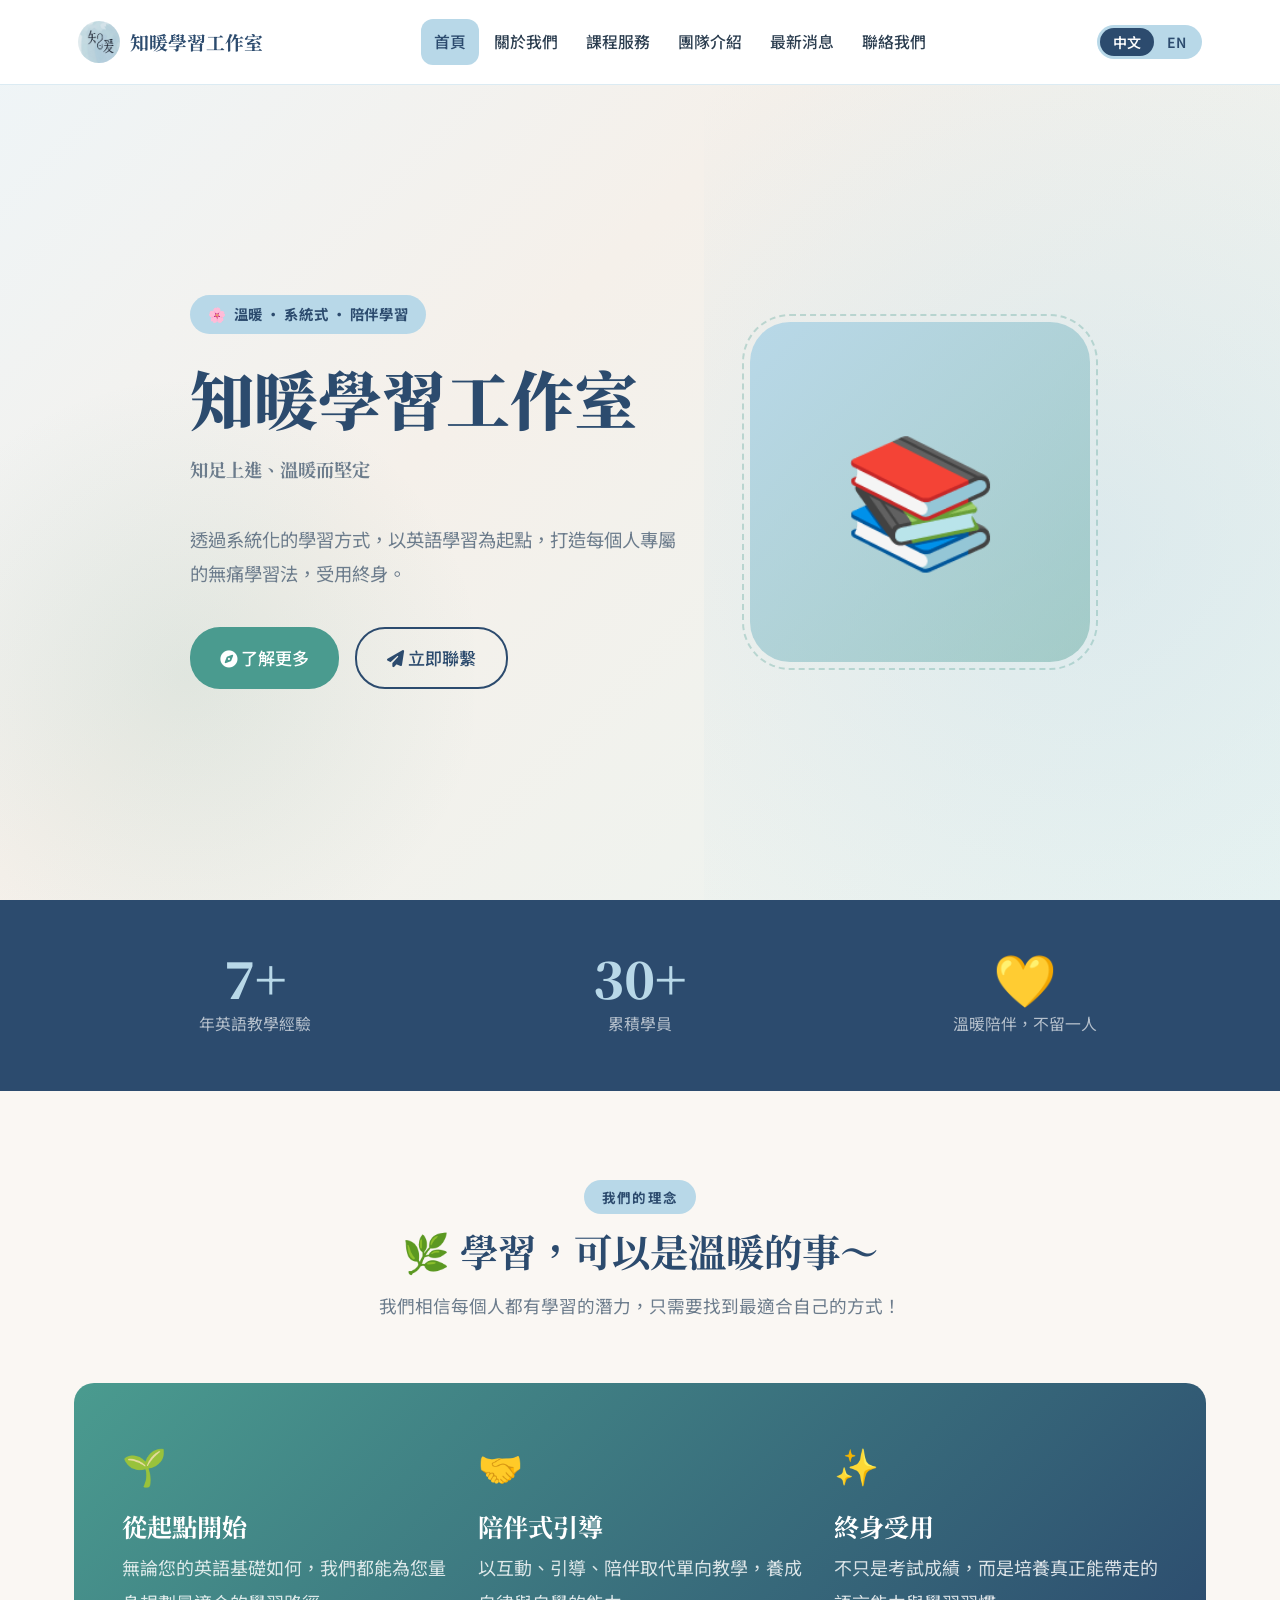
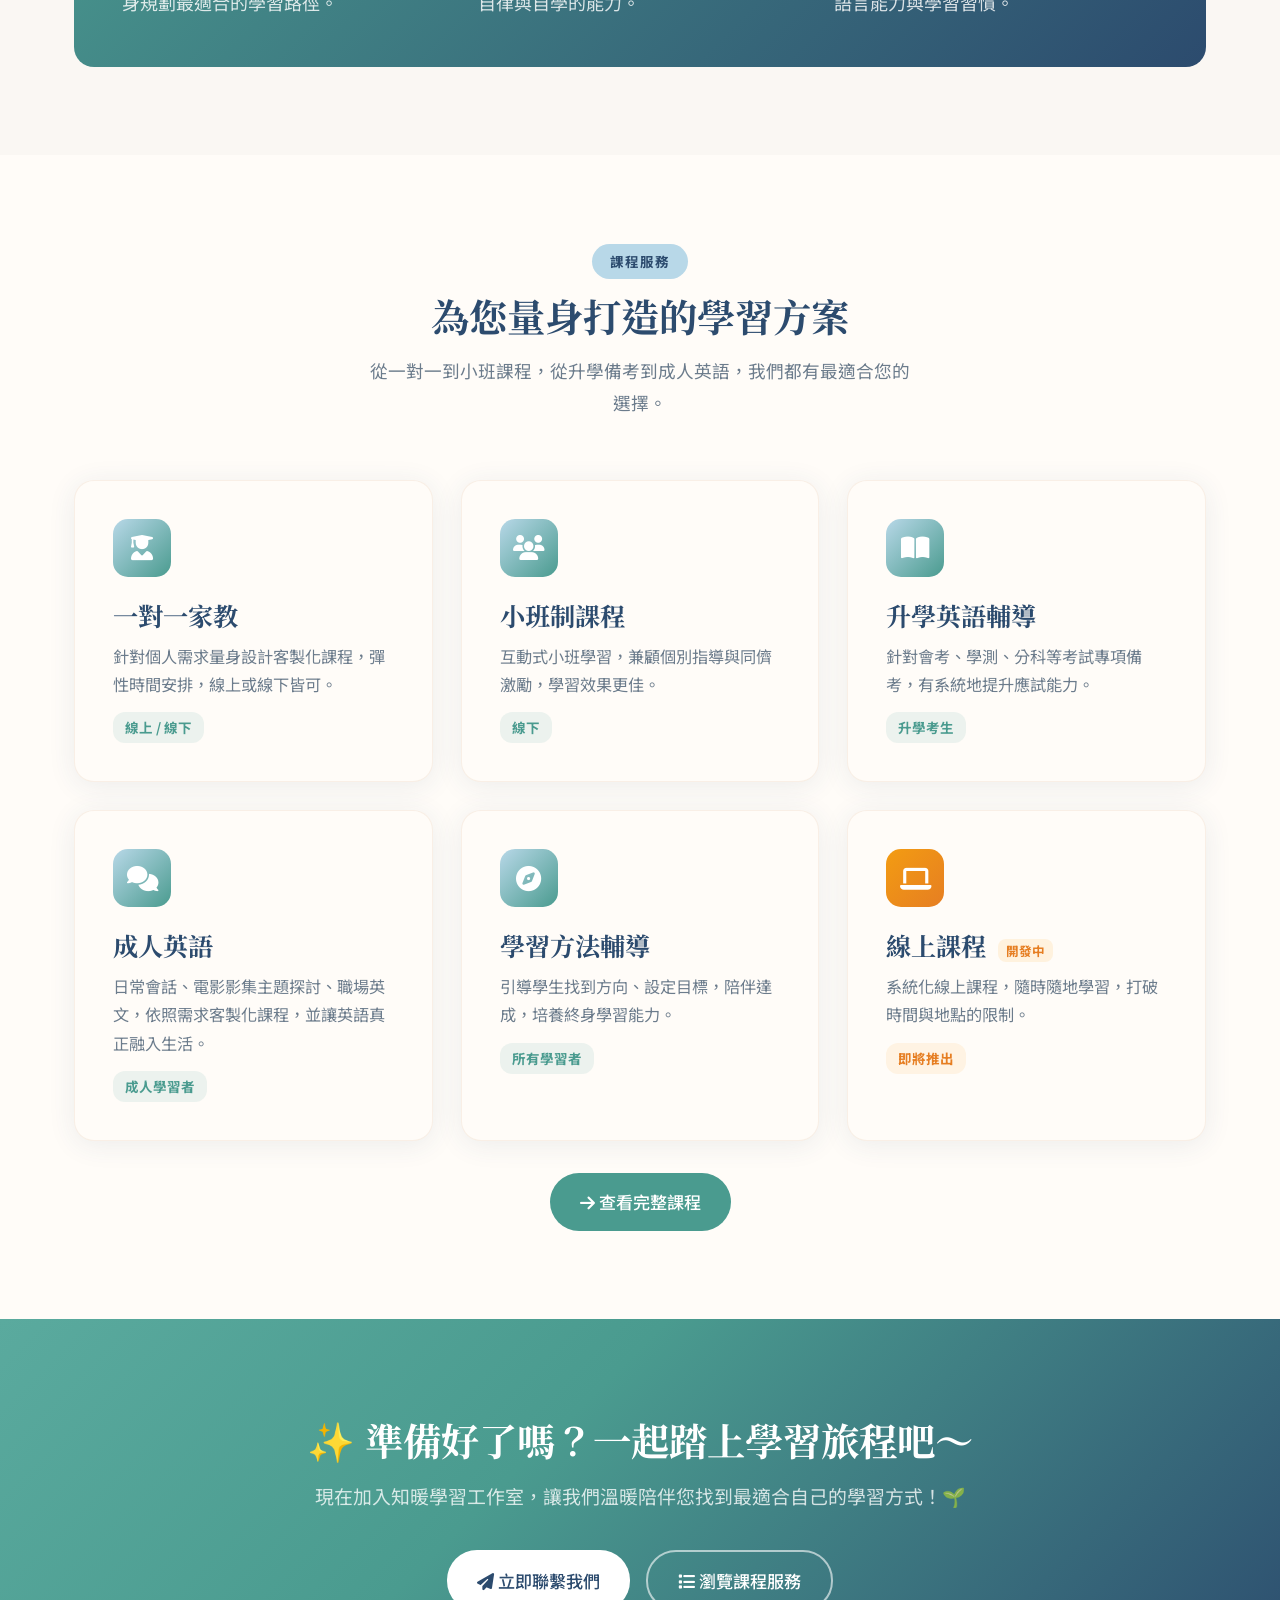
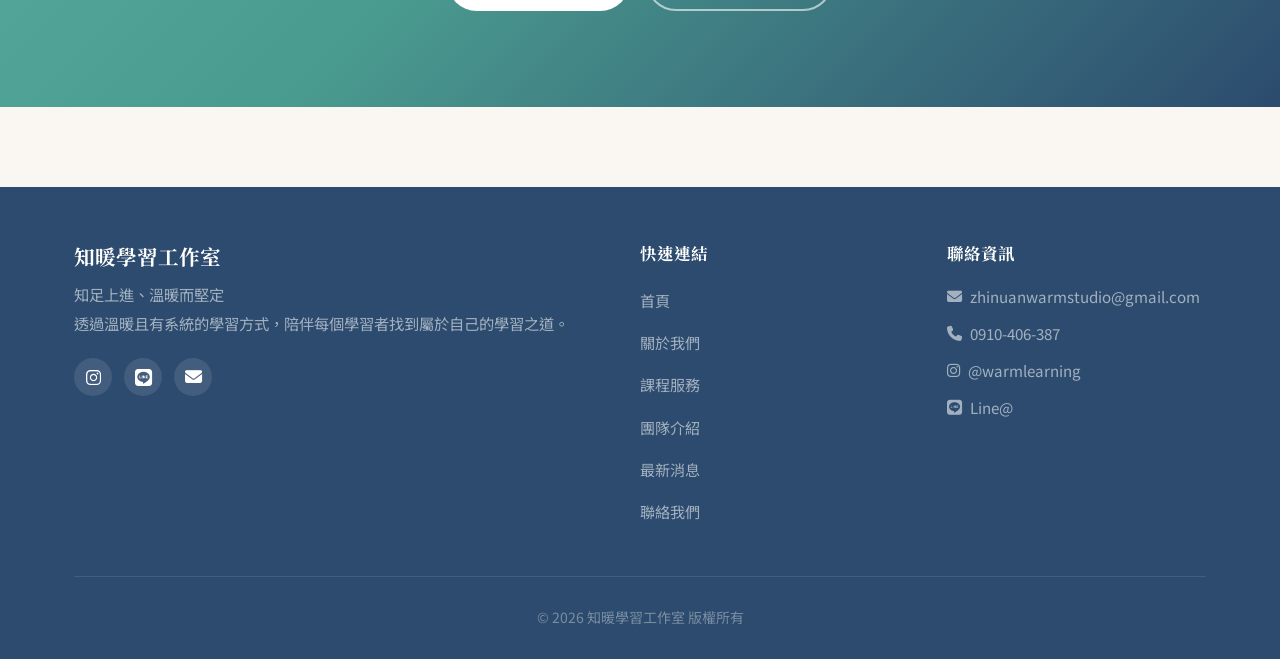
==== commit d886ba59: "✨ 全站樣式與內容更新 - 字體放大（18px 基底、標題同步放大） - Navbar 加高至 84px - Line@ 更新為 lin.ee/891ivojl（全站） - 版權年份改為 2026（全" ====
--- a/index.html
+++ b/index.html
@@ -61,8 +61,8 @@
     <div class="hero-inner">
       <div class="hero-content">
         <div class="hero-badge">
-          <i class="fas fa-star"></i>
-          <span class="zh">溫暖 · 有系統 · 陪伴學習</span>
+          <span>🌸</span>
+          <span class="zh">溫暖 · 系統式 · 陪伴學習</span>
           <span class="en">Warm · Systematic · Accompanied Learning</span>
         </div>
         <h1>
@@ -74,7 +74,7 @@
           <span class="en">Grounded, Warm, and Steadfast</span>
         </p>
         <p>
-          <span class="zh">透過溫暖且有系統的學習方式，以英語學習為起點，打造每個人專屬的無痛學習法，受用終身。</span>
+          <span class="zh">透過系統化的學習方式，以英語學習為起點，打造每個人專屬的無痛學習法，受用終身。</span>
           <span class="en">We craft personalized, pain-free learning journeys starting from English — methodical, warm, and designed to last a lifetime.</span>
         </p>
         <div class="hero-btns">
@@ -98,7 +98,7 @@
   <div class="container">
     <div class="stats-grid">
       <div class="stat-item">
-        <div class="stat-num" data-count="3" data-suffix="+">3+</div>
+        <div class="stat-num" data-count="7" data-suffix="+">7+</div>
         <div class="stat-label">
           <span class="zh">年英語教學經驗</span>
           <span class="en">Years of Teaching Experience</span>
@@ -112,10 +112,10 @@
         </div>
       </div>
       <div class="stat-item">
-        <div class="stat-num" data-count="95" data-suffix="%">95%</div>
+        <div class="stat-num">💛</div>
         <div class="stat-label">
-          <span class="zh">學員好評率</span>
-          <span class="en">Student Satisfaction</span>
+          <span class="zh">溫暖陪伴，不留一人</span>
+          <span class="en">Warm Support, Every Step</span>
         </div>
       </div>
     </div>
@@ -131,12 +131,12 @@
         <span class="en">Our Belief</span>
       </span>
       <h2>
-        <span class="zh">學習，可以是溫暖的事</span>
-        <span class="en">Learning Can Be a Warm Experience</span>
+        <span class="zh">🌿 學習，可以是溫暖的事～</span>
+        <span class="en">🌿 Learning Can Be a Warm Experience</span>
       </h2>
       <p>
-        <span class="zh">我們相信每個人都有學好語言的潛力，只需要找到最適合自己的方式。</span>
-        <span class="en">We believe every learner has the potential to master a language — they just need to find the right approach.</span>
+        <span class="zh">我們相信每個人都有學習的潛力，只需要找到最適合自己的方式！</span>
+        <span class="en">We believe every learner has the potential — they just need to find the right approach!</span>
       </p>
     </div>
     <div class="brand-highlight">
@@ -159,7 +159,7 @@
             <span class="en">Guided Together</span>
           </h3>
           <p>
-            <span class="zh">以互動、引導、陪伴取代單向教學，養成學生自律與自學能力。</span>
+            <span class="zh">以互動、引導、陪伴取代單向教學，養成自律與自學的能力。</span>
             <span class="en">Interactive, guided, and supportive learning replaces one-way instruction, building self-discipline and independence.</span>
           </p>
         </div>
@@ -180,7 +180,7 @@
 </section>
 
 <!-- ══ SERVICES HIGHLIGHTS ══ -->
-<section class="section" style="background:#fff;padding-top:88px;padding-bottom:88px;">
+<section class="section" style="background:var(--warm-white);padding-top:88px;padding-bottom:88px;">
   <div class="container">
     <div class="section-header">
       <span class="section-tag">
@@ -202,7 +202,7 @@
         <div class="service-icon"><i class="fas fa-user-graduate"></i></div>
         <h3><span class="zh">一對一家教</span><span class="en">1-on-1 Tutoring</span></h3>
         <p>
-          <span class="zh">針對個人需求量身設計課程，彈性時間安排，線上或線下皆可。</span>
+          <span class="zh">針對個人需求量身設計客製化課程，彈性時間安排，線上或線下皆可。</span>
           <span class="en">Custom-designed lessons for individual needs, flexible scheduling online or in-person.</span>
         </p>
         <span class="service-tag">
@@ -219,8 +219,8 @@
           <span class="en">Interactive small-group learning balancing individual attention and peer motivation.</span>
         </p>
         <span class="service-tag">
-          <span class="zh">線上 / 線下</span>
-          <span class="en">Online / Offline</span>
+          <span class="zh">線下</span>
+          <span class="en">Offline</span>
         </span>
       </div>
       <!-- 3 -->
@@ -228,7 +228,7 @@
         <div class="service-icon"><i class="fas fa-book-open"></i></div>
         <h3><span class="zh">升學英語輔導</span><span class="en">Exam Prep</span></h3>
         <p>
-          <span class="zh">針對學測、指考、英檢等考試專項備考，有系統地提升應試能力。</span>
+          <span class="zh">針對會考、學測、分科等考試專項備考，有系統地提升應試能力。</span>
           <span class="en">Focused preparation for GSAT, AST, GEPT and other key exams.</span>
         </p>
         <span class="service-tag">
@@ -239,10 +239,10 @@
       <!-- 4 -->
       <div class="card service-card">
         <div class="service-icon"><i class="fas fa-comments"></i></div>
-        <h3><span class="zh">成人英語會話</span><span class="en">Adult Conversation</span></h3>
-        <p>
-          <span class="zh">日常會話、TED影片賞析、電影影集主題探討，讓英語真正融入生活。</span>
-          <span class="en">Daily conversation, TED talks, movies & TV shows — English woven into real life.</span>
+        <h3><span class="zh">成人英語</span><span class="en">Adult Conversation</span></h3>
+        <p>
+          <span class="zh">日常會話、電影影集主題探討、職場英文，依照需求客製化課程，並讓英語真正融入生活。</span>
+          <span class="en">DDaily conversation, film and series discussions, workplace English — customized courses tailored to your needs, helping English truly become a part of your life.</span>
         </p>
         <span class="service-tag">
           <span class="zh">成人學習者</span>
@@ -295,12 +295,12 @@
 <section class="cta-section">
   <div class="container">
     <h2>
-      <span class="zh">準備好開始您的學習旅程了嗎？</span>
-      <span class="en">Ready to Begin Your Learning Journey?</span>
+      <span class="zh">✨ 準備好了嗎？一起踏上學習旅程吧～</span>
+      <span class="en">✨ Ready to Begin Your Learning Journey?</span>
     </h2>
     <p>
-      <span class="zh">現在加入知暖學習工作室，讓我們一起找到最適合您的學習方式。</span>
-      <span class="en">Join Zhunuan today — let's discover the learning path that works best for you.</span>
+      <span class="zh">現在加入知暖學習工作室，讓我們溫暖陪伴您找到最適合自己的學習方式！🌱</span>
+      <span class="en">Join Zhunuan today — let's discover the learning path that works best for you! 🌱</span>
     </p>
     <div class="cta-btns">
       <a href="contact.html" class="btn btn-white">
@@ -330,7 +330,7 @@
         </p>
         <div class="footer-social">
           <a href="https://www.instagram.com/warmlearning" target="_blank" rel="noopener" title="Instagram"><i class="fab fa-instagram"></i></a>
-          <a href="https://lin.ee/rljOLpX" target="_blank" rel="noopener" title="Line@"><i class="fab fa-line"></i></a>
+          <a href="https://lin.ee/891ivojl" target="_blank" rel="noopener" title="Line@"><i class="fab fa-line"></i></a>
           <a href="mailto:zhinuanwarmstudio@gmail.com" title="Email"><i class="fas fa-envelope"></i></a>
         </div>
       </div>
@@ -351,13 +351,13 @@
           <p><i class="fas fa-envelope"></i> <a href="mailto:zhinuanwarmstudio@gmail.com">zhinuanwarmstudio@gmail.com</a></p>
           <p><i class="fas fa-phone"></i> <a href="tel:0910406387">0910-406-387</a></p>
           <p><i class="fab fa-instagram"></i> <a href="https://www.instagram.com/warmlearning" target="_blank" rel="noopener">@warmlearning</a></p>
-          <p><i class="fab fa-line"></i> <a href="https://lin.ee/rljOLpX" target="_blank" rel="noopener">Line@</a></p>
+          <p><i class="fab fa-line"></i> <a href="https://lin.ee/891ivojl" target="_blank" rel="noopener">Line@</a></p>
         </div>
       </div>
     </div>
     <div class="footer-bottom">
-      <p class="zh">© 2024 知暖學習工作室 版權所有</p>
-      <p class="en">© 2024 Zhunuan Warm Learning Studio. All rights reserved.</p>
+      <p class="zh">© 2026 知暖學習工作室 版權所有</p>
+      <p class="en">© 2026 Zhunuan Warm Learning Studio. All rights reserved.</p>
     </div>
   </div>
 </footer>
--- a/assets/style.css
+++ b/assets/style.css
@@ -11,25 +11,28 @@
   --teal:       #4A9B8F;
   --dark-blue:  #2C4B6E;
   --white:      #FFFFFF;
-  --bg:         #F4FAFB;
+  --bg:         #FAF7F3;
+  --warm-white: #FFFCF8;
+  --warm-cream: #F5EDE0;
+  --warm-peach: #F9E8D8;
   --text:       #2C3E50;
   --text-light: #6C7C8C;
   --border:     rgba(184,216,232,0.5);
-  --shadow:     0 4px 24px rgba(44,75,110,0.08);
-  --shadow-md:  0 8px 36px rgba(44,75,110,0.15);
-  --radius:     18px;
-  --radius-sm:  10px;
+  --shadow:     0 4px 28px rgba(44,75,110,0.09);
+  --shadow-md:  0 10px 40px rgba(44,75,110,0.16);
+  --radius:     20px;
+  --radius-sm:  12px;
   --transition: all 0.3s cubic-bezier(0.4,0,0.2,1);
 }
 
 /* ── Reset ── */
 *, *::before, *::after { box-sizing: border-box; margin: 0; padding: 0; }
-html { scroll-behavior: smooth; }
+html { scroll-behavior: smooth; font-size: 18px; }
 body {
   font-family: 'Noto Sans TC', sans-serif;
   background: var(--bg);
   color: var(--text);
-  line-height: 1.75;
+  line-height: 1.85;
   overflow-x: hidden;
   animation: pageIn 0.55s ease both;
 }
@@ -45,9 +48,9 @@
 
 /* ── Typography ── */
 h1,h2,h3,h4,h5 { font-family: 'Noto Serif TC', serif; line-height: 1.3; }
-h1 { font-size: clamp(2rem, 5vw, 3.6rem); }
-h2 { font-size: clamp(1.5rem, 3vw, 2.3rem); }
-h3 { font-size: clamp(1.05rem, 2vw, 1.35rem); }
+h1 { font-size: clamp(2rem, 5vw, 3.8rem); }
+h2 { font-size: clamp(1.5rem, 3vw, 2.5rem); }
+h3 { font-size: clamp(1.05rem, 2vw, 1.4rem); }
 
 /* ── Layout ── */
 .container { max-width: 1180px; margin: 0 auto; padding: 0 24px; }
@@ -74,11 +77,12 @@
 
 /* ── Card ── */
 .card {
-  background: var(--white);
+  background: var(--warm-white);
   border-radius: var(--radius);
-  padding: 36px;
+  padding: 38px;
   box-shadow: var(--shadow);
   transition: var(--transition);
+  border: 1px solid rgba(245,232,218,0.6);
 }
 .card:hover { transform: translateY(-5px); box-shadow: var(--shadow-md); }
 
@@ -126,7 +130,7 @@
 
 .navbar-inner {
   display: flex; align-items: center; justify-content: space-between;
-  height: 72px; padding: 0 28px;
+  height: 84px; padding: 0 28px;
   max-width: 1180px; margin: 0 auto;
 }
 
@@ -191,7 +195,7 @@
 /* Mobile nav */
 .mobile-nav {
   display: none; position: fixed;
-  top: 72px; left: 0; right: 0; z-index: 999;
+  top: 84px; left: 0; right: 0; z-index: 999;
   background: #fff;
   padding: 16px 24px 28px;
   border-bottom: 2px solid var(--light-blue);
@@ -268,7 +272,7 @@
    ============================================================ */
 .page-hero {
   background: linear-gradient(135deg, var(--dark-blue) 0%, #3b6b96 100%);
-  padding: 140px 0 72px; text-align: center; color: #fff;
+  padding: 152px 0 80px; text-align: center; color: #fff;
 }
 .page-hero h1 { color: #fff; margin-bottom: 14px; }
 .page-hero p  { color: rgba(255,255,255,.72); font-size: 1.05rem; max-width: 520px; margin: 0 auto; }
@@ -283,8 +287,8 @@
 .hero {
   min-height: 100vh;
   display: flex; align-items: center;
-  padding-top: 72px;
-  background: linear-gradient(135deg, #EBF5FA 0%, #EEF7F4 50%, #E8EFF5 100%);
+  padding-top: 84px;
+  background: linear-gradient(135deg, #EEF5F8 0%, #F5F0EA 40%, #EBF5F2 100%);
   position: relative; overflow: hidden;
 }
 .hero::before {
@@ -385,8 +389,8 @@
 
 /* ── CTA Section ── */
 .cta-section {
-  background: linear-gradient(135deg, var(--teal) 0%, var(--dark-blue) 100%);
-  padding: 88px 0; text-align: center;
+  background: linear-gradient(135deg, #5aaa9e 0%, var(--teal) 40%, var(--dark-blue) 100%);
+  padding: 96px 0; text-align: center;
 }
 .cta-section h2 { color: #fff; margin-bottom: 14px; }
 .cta-section p  { color: rgba(255,255,255,.78); font-size: 1.05rem; margin-bottom: 36px; }
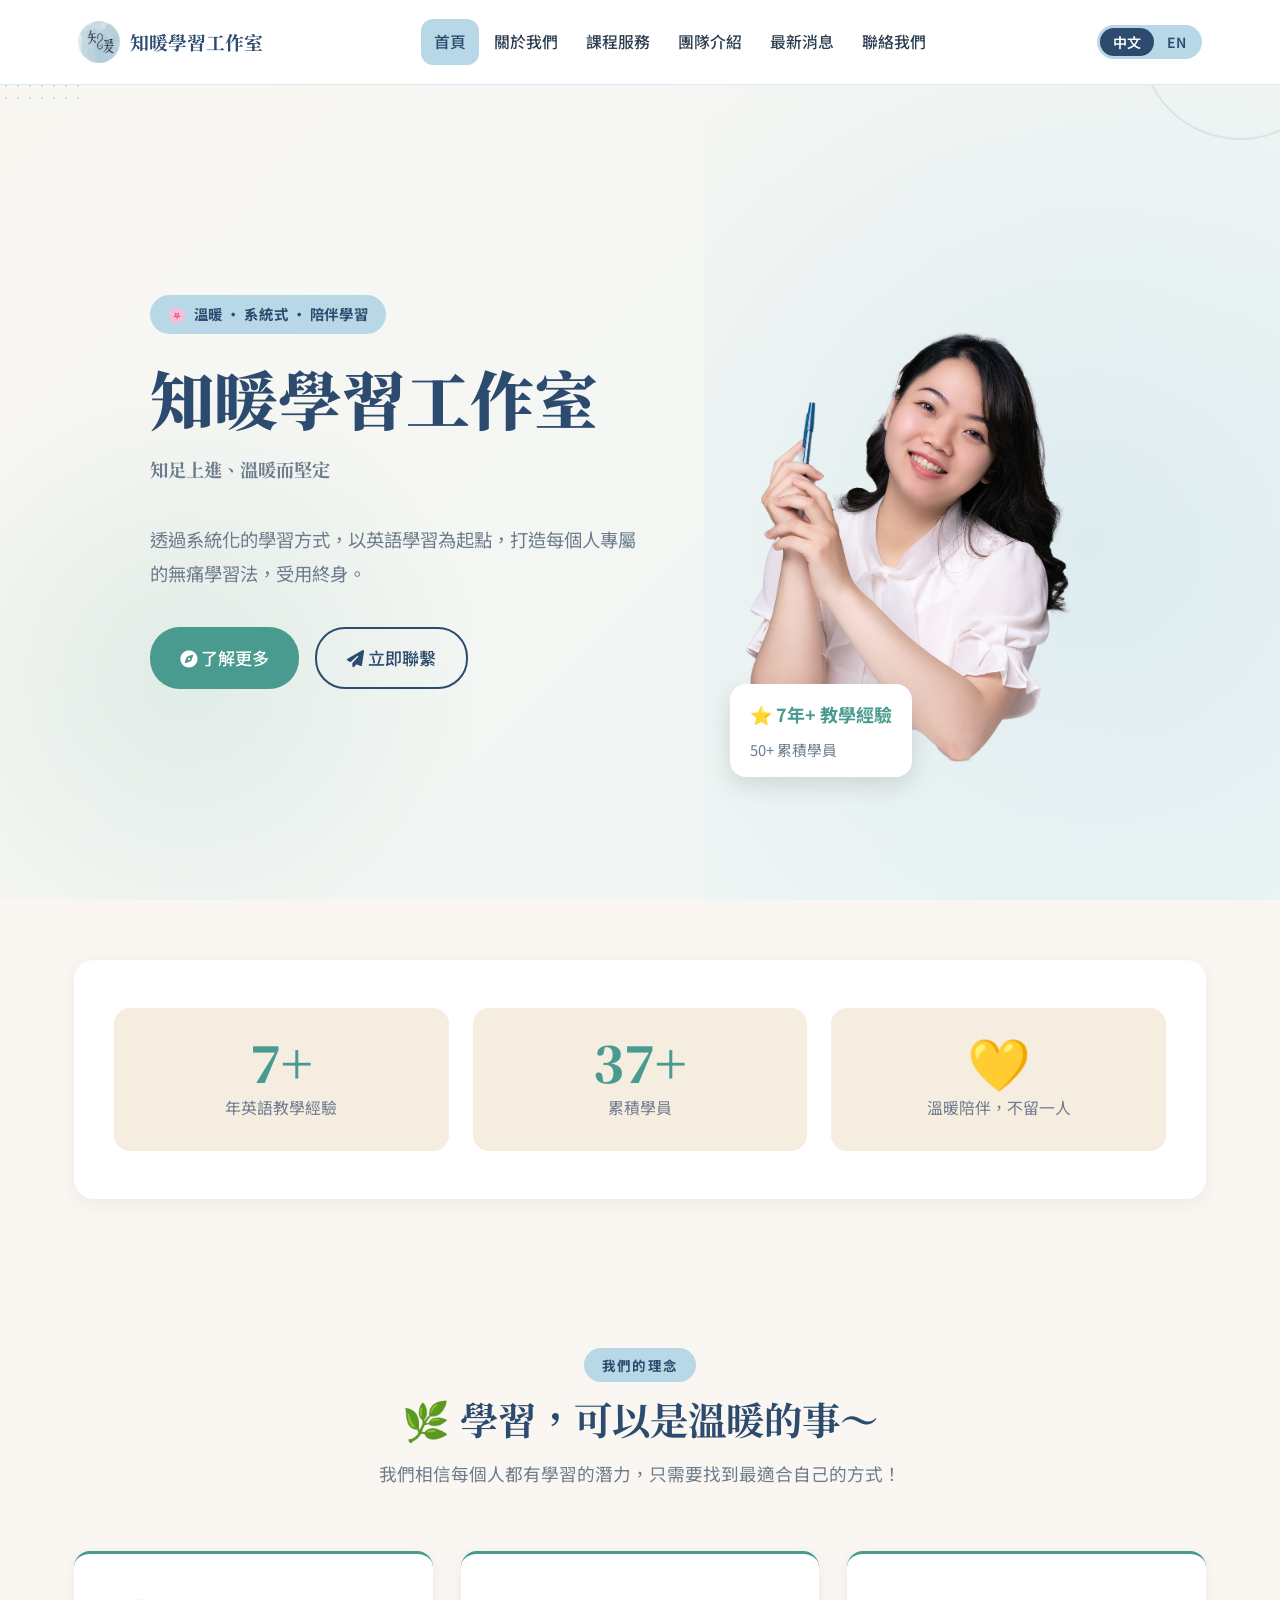
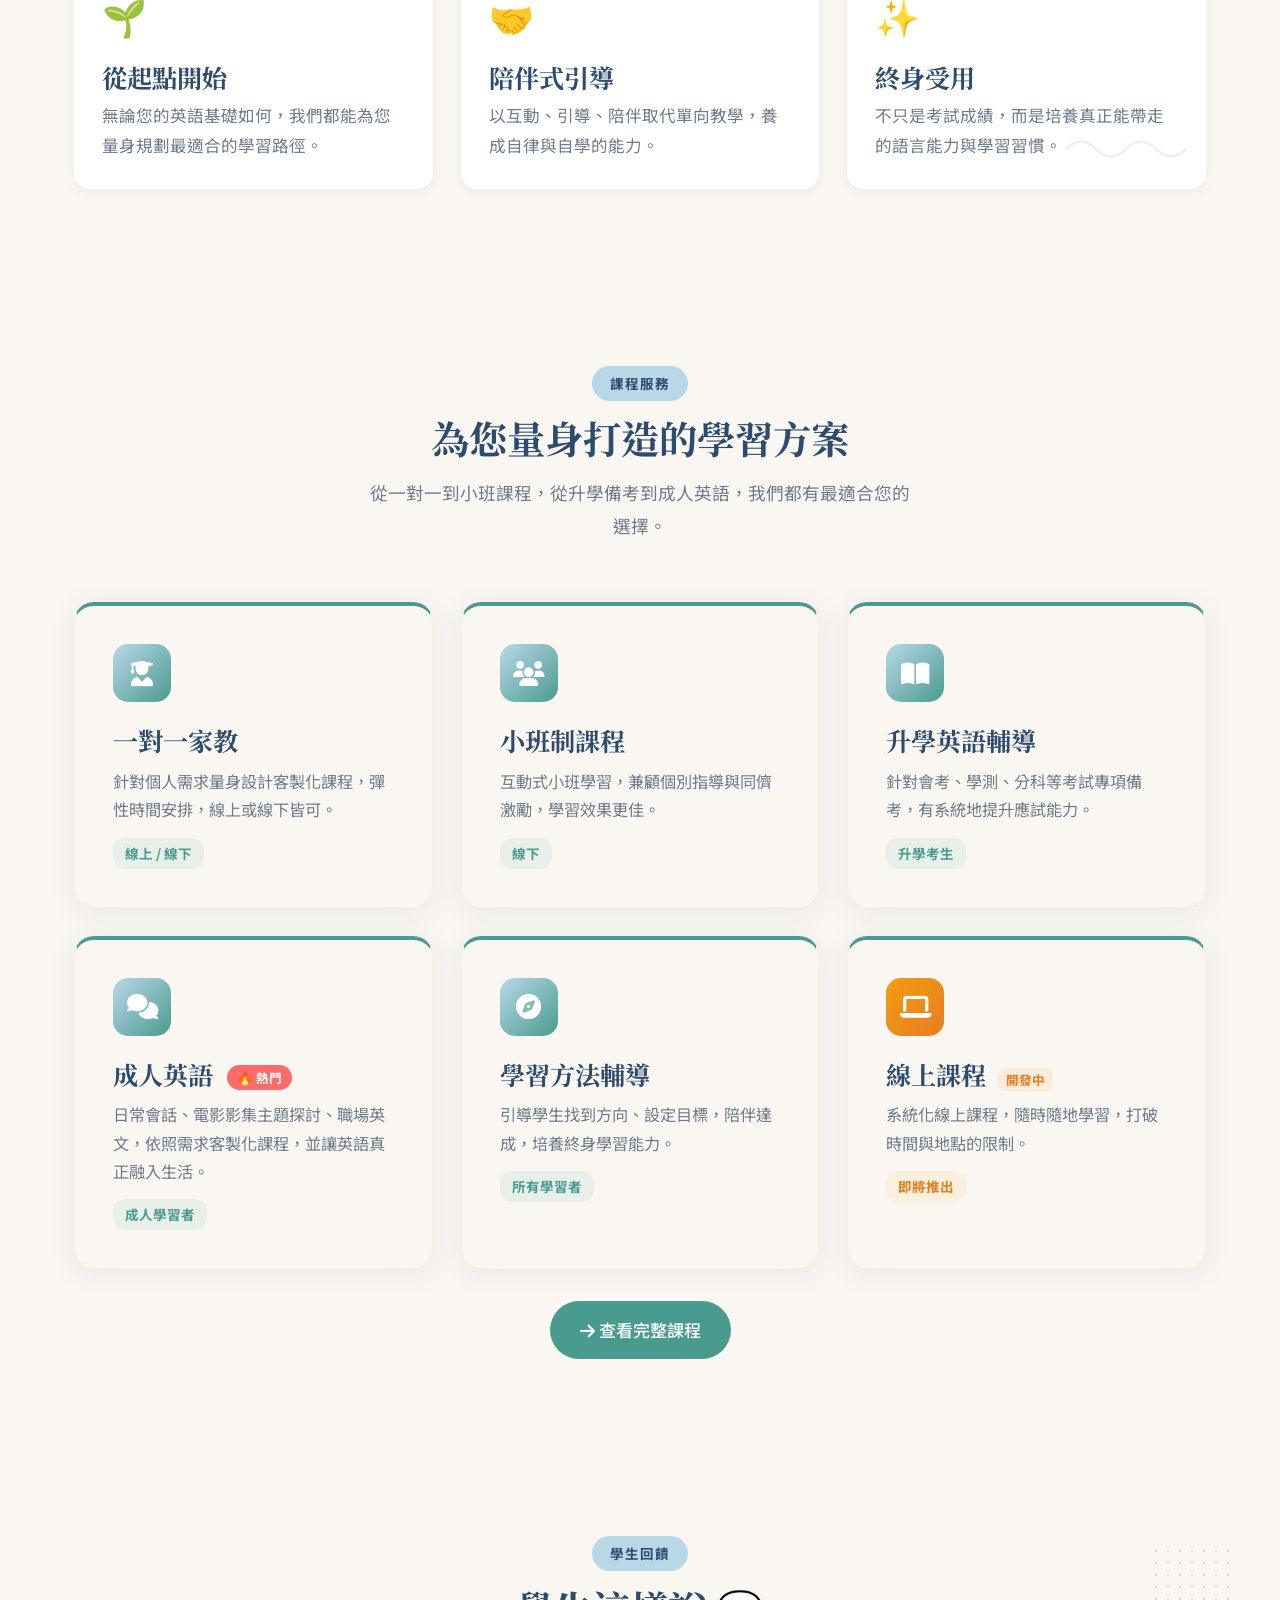
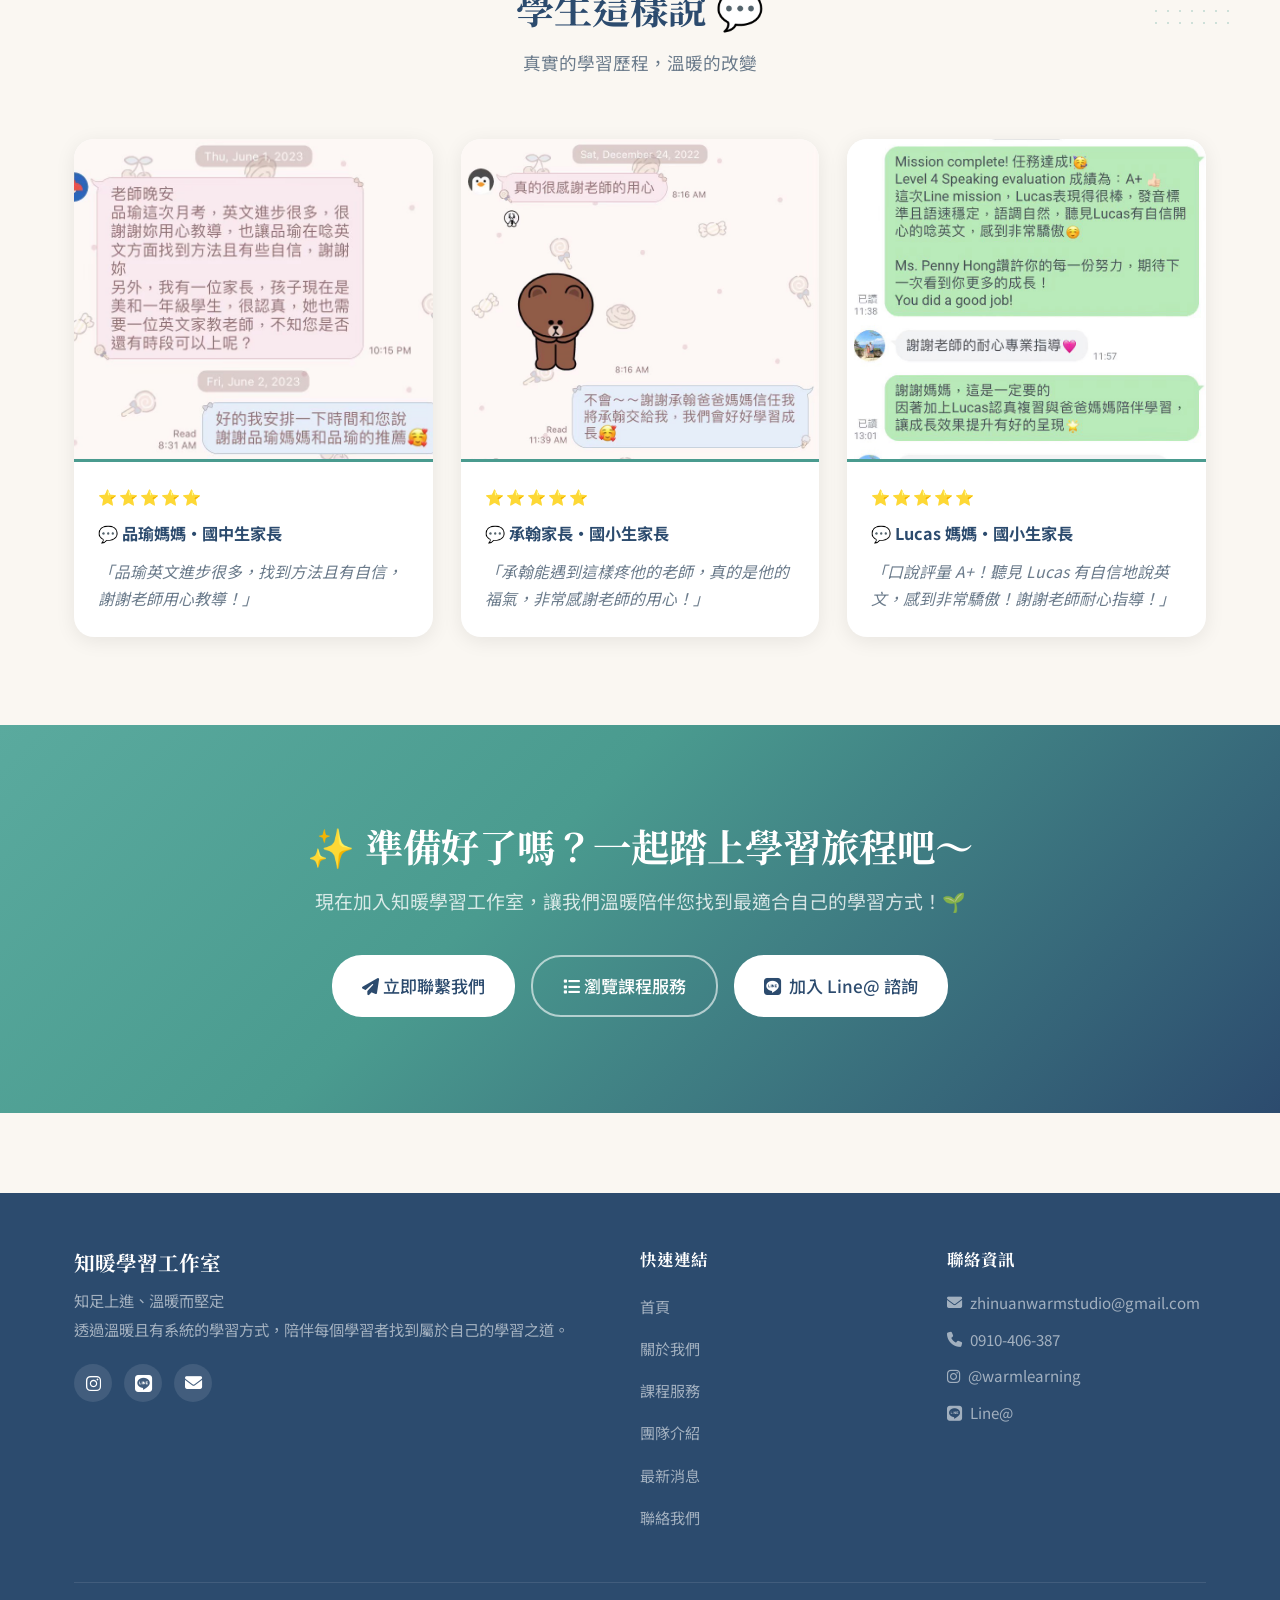
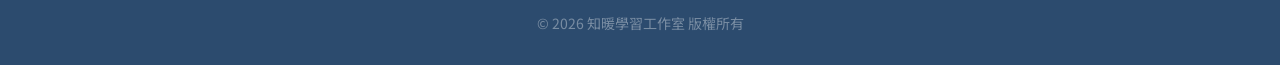
==== commit e098d804: "redesign: 全站改版，活潑溫暖風格，新增學生好評截圖區塊、Hero Penny照片、裝飾元素 - style.css: 背景色統一為米白 #FAF7F2，section-tag 改圓角50px" ====
--- a/index.html
+++ b/index.html
@@ -88,34 +88,47 @@
           </a>
         </div>
       </div>
-      <div class="hero-visual">📚</div>
-    </div>
+      <div style="position:relative;display:flex;align-items:flex-end;flex-shrink:0;">
+        <img src="images/penny-hero.png" alt="Penny 老師"
+             style="width:100%;max-width:420px;object-fit:contain;display:block;position:relative;z-index:1;" />
+        <div class="hero-float-card">
+          <strong>⭐ 7年+ 教學經驗</strong>
+          <span class="zh">50+ 累積學員</span>
+          <span class="en">50+ Students Served</span>
+        </div>
+      </div>
+    </div>
+    <!-- Hero 裝飾 -->
+    <div class="deco-dots" style="top:20px;left:0;"></div>
+    <div class="deco-circle" style="top:-60px;right:-60px;width:200px;height:200px;"></div>
   </div>
 </section>
 
 <!-- ══ STATS ══ -->
-<section class="stats-bar">
+<section style="background:#FAF7F2;padding:60px 0;">
   <div class="container">
-    <div class="stats-grid">
-      <div class="stat-item">
-        <div class="stat-num" data-count="7" data-suffix="+">7+</div>
-        <div class="stat-label">
-          <span class="zh">年英語教學經驗</span>
-          <span class="en">Years of Teaching Experience</span>
-        </div>
-      </div>
-      <div class="stat-item">
-        <div class="stat-num" data-count="50" data-suffix="+">50+</div>
-        <div class="stat-label">
-          <span class="zh">累積學員</span>
-          <span class="en">Students Served</span>
-        </div>
-      </div>
-      <div class="stat-item">
-        <div class="stat-num">💛</div>
-        <div class="stat-label">
-          <span class="zh">溫暖陪伴，不留一人</span>
-          <span class="en">Warm Support, Every Step</span>
+    <div style="background:#fff;border-radius:20px;box-shadow:0 4px 20px rgba(0,0,0,0.06);padding:48px 40px;">
+      <div class="stats-grid">
+        <div class="stat-item" style="background:var(--warm-cream);border-radius:16px;padding:28px 20px;">
+          <div class="stat-num" style="color:var(--teal);" data-count="7" data-suffix="+">7+</div>
+          <div class="stat-label" style="color:var(--text-light);">
+            <span class="zh">年英語教學經驗</span>
+            <span class="en">Years of Teaching Experience</span>
+          </div>
+        </div>
+        <div class="stat-item" style="background:var(--warm-cream);border-radius:16px;padding:28px 20px;">
+          <div class="stat-num" style="color:var(--teal);" data-count="50" data-suffix="+">50+</div>
+          <div class="stat-label" style="color:var(--text-light);">
+            <span class="zh">累積學員</span>
+            <span class="en">Students Served</span>
+          </div>
+        </div>
+        <div class="stat-item" style="background:var(--warm-cream);border-radius:16px;padding:28px 20px;">
+          <div class="stat-num" style="color:var(--teal);">💛</div>
+          <div class="stat-label" style="color:var(--text-light);">
+            <span class="zh">溫暖陪伴，不留一人</span>
+            <span class="en">Warm Support, Every Step</span>
+          </div>
         </div>
       </div>
     </div>
@@ -123,8 +136,8 @@
 </section>
 
 <!-- ══ BRAND BELIEF ══ -->
-<section class="section">
-  <div class="container">
+<section class="section" style="background:#FAF7F2;position:relative;overflow:hidden;">
+  <div class="container" style="position:relative;">
     <div class="section-header">
       <span class="section-tag">
         <span class="zh">我們的理念</span>
@@ -139,42 +152,43 @@
         <span class="en">We believe every learner has the potential — they just need to find the right approach!</span>
       </p>
     </div>
-    <div class="brand-highlight">
-      <div style="display:grid;grid-template-columns:repeat(auto-fit,minmax(240px,1fr));gap:32px;">
-        <div>
+    <div style="position:relative;">
+      <div class="grid-3">
+        <div style="background:#fff;border-radius:16px;box-shadow:0 2px 12px rgba(0,0,0,0.06);padding:28px;border-top:3px solid var(--teal);">
           <div style="font-size:2rem;margin-bottom:12px;">🌱</div>
-          <h3 style="color:#fff;margin-bottom:8px;">
+          <h3 style="color:var(--dark-blue);margin-bottom:8px;">
             <span class="zh">從起點開始</span>
             <span class="en">Start From Where You Are</span>
           </h3>
-          <p>
+          <p style="color:var(--text-light);font-size:.92rem;line-height:1.8;">
             <span class="zh">無論您的英語基礎如何，我們都能為您量身規劃最適合的學習路徑。</span>
             <span class="en">No matter your current level, we design a learning path that's perfectly tailored to you.</span>
           </p>
         </div>
-        <div>
+        <div style="background:#fff;border-radius:16px;box-shadow:0 2px 12px rgba(0,0,0,0.06);padding:28px;border-top:3px solid var(--teal);">
           <div style="font-size:2rem;margin-bottom:12px;">🤝</div>
-          <h3 style="color:#fff;margin-bottom:8px;">
+          <h3 style="color:var(--dark-blue);margin-bottom:8px;">
             <span class="zh">陪伴式引導</span>
             <span class="en">Guided Together</span>
           </h3>
-          <p>
+          <p style="color:var(--text-light);font-size:.92rem;line-height:1.8;">
             <span class="zh">以互動、引導、陪伴取代單向教學，養成自律與自學的能力。</span>
             <span class="en">Interactive, guided, and supportive learning replaces one-way instruction, building self-discipline and independence.</span>
           </p>
         </div>
-        <div>
+        <div style="background:#fff;border-radius:16px;box-shadow:0 2px 12px rgba(0,0,0,0.06);padding:28px;border-top:3px solid var(--teal);">
           <div style="font-size:2rem;margin-bottom:12px;">✨</div>
-          <h3 style="color:#fff;margin-bottom:8px;">
+          <h3 style="color:var(--dark-blue);margin-bottom:8px;">
             <span class="zh">終身受用</span>
             <span class="en">Skills for Life</span>
           </h3>
-          <p>
+          <p style="color:var(--text-light);font-size:.92rem;line-height:1.8;">
             <span class="zh">不只是考試成績，而是培養真正能帶走的語言能力與學習習慣。</span>
             <span class="en">Beyond exam scores — we build genuine language skills and learning habits that last forever.</span>
           </p>
         </div>
       </div>
+      <div class="deco-wave" style="bottom:20px;right:20px;"></div>
     </div>
   </div>
 </section>
@@ -198,7 +212,7 @@
     </div>
     <div class="grid-3">
       <!-- 1 -->
-      <div class="card service-card">
+      <div class="card service-card" style="border-top:4px solid var(--teal);">
         <div class="service-icon"><i class="fas fa-user-graduate"></i></div>
         <h3><span class="zh">一對一家教</span><span class="en">1-on-1 Tutoring</span></h3>
         <p>
@@ -211,7 +225,7 @@
         </span>
       </div>
       <!-- 2 -->
-      <div class="card service-card">
+      <div class="card service-card" style="border-top:4px solid var(--teal);">
         <div class="service-icon"><i class="fas fa-users"></i></div>
         <h3><span class="zh">小班制課程</span><span class="en">Small Group Classes</span></h3>
         <p>
@@ -224,7 +238,7 @@
         </span>
       </div>
       <!-- 3 -->
-      <div class="card service-card">
+      <div class="card service-card" style="border-top:4px solid var(--teal);">
         <div class="service-icon"><i class="fas fa-book-open"></i></div>
         <h3><span class="zh">升學英語輔導</span><span class="en">Exam Prep</span></h3>
         <p>
@@ -237,9 +251,12 @@
         </span>
       </div>
       <!-- 4 -->
-      <div class="card service-card">
+      <div class="card service-card" style="border-top:4px solid var(--teal);">
         <div class="service-icon"><i class="fas fa-comments"></i></div>
-        <h3><span class="zh">成人英語</span><span class="en">Adult Conversation</span></h3>
+        <h3>
+          <span class="zh">成人英語</span><span class="en">Adult Conversation</span>
+          <span style="background:#FF6B6B;color:#fff;padding:3px 10px;border-radius:50px;font-size:0.7rem;margin-left:8px;font-family:'Noto Sans TC',sans-serif;vertical-align:middle;">🔥 熱門</span>
+        </h3>
         <p>
           <span class="zh">日常會話、電影影集主題探討、職場英文，依照需求客製化課程，並讓英語真正融入生活。</span>
           <span class="en">DDaily conversation, film and series discussions, workplace English — customized courses tailored to your needs, helping English truly become a part of your life.</span>
@@ -250,7 +267,7 @@
         </span>
       </div>
       <!-- 5 -->
-      <div class="card service-card">
+      <div class="card service-card" style="border-top:4px solid var(--teal);">
         <div class="service-icon"><i class="fas fa-compass"></i></div>
         <h3><span class="zh">學習方法輔導</span><span class="en">Study Method Coaching</span></h3>
         <p>
@@ -263,7 +280,7 @@
         </span>
       </div>
       <!-- 6 -->
-      <div class="card service-card">
+      <div class="card service-card" style="border-top:4px solid var(--teal);">
         <div class="service-icon" style="background:linear-gradient(135deg,#f39c12,#e67e22)"><i class="fas fa-laptop"></i></div>
         <h3>
           <span class="zh">線上課程</span>
@@ -287,6 +304,87 @@
         <span class="zh"><i class="fas fa-arrow-right"></i> 查看完整課程</span>
         <span class="en"><i class="fas fa-arrow-right"></i> View All Services</span>
       </a>
+    </div>
+  </div>
+</section>
+
+<!-- ══ STUDENT REVIEWS ══ -->
+<section class="section reviews-section">
+  <div class="container" style="position:relative;">
+
+    <div class="deco-dots" style="top:10px;right:0;"></div>
+
+    <div class="section-header">
+      <span class="section-tag">
+        <span class="zh">學生回饋</span>
+        <span class="en">Student Reviews</span>
+      </span>
+      <h2>
+        <span class="zh">學生這樣說 💬</span>
+        <span class="en">What Our Students Say</span>
+      </h2>
+      <p>
+        <span class="zh">真實的學習歷程，溫暖的改變</span>
+        <span class="en">Real journeys, warm transformations</span>
+      </p>
+    </div>
+
+    <div class="reviews-grid">
+
+      <!-- 品瑜媽媽 -->
+      <div class="review-card">
+        <div class="review-img-wrap">
+          <img src="images/review-1.jpg" alt="品瑜媽媽回饋" />
+        </div>
+        <div class="review-footer">
+          <div class="review-stars">⭐⭐⭐⭐⭐</div>
+          <div class="review-name">
+            <span class="zh">💬 品瑜媽媽・國中生家長</span>
+            <span class="en">💬 Parent of Junior High Student</span>
+          </div>
+          <p class="review-quote">
+            <span class="zh">「品瑜英文進步很多，找到方法且有自信，謝謝老師用心教導！」</span>
+            <span class="en">"My daughter improved so much and found her confidence!"</span>
+          </p>
+        </div>
+      </div>
+
+      <!-- 承翰家長 -->
+      <div class="review-card">
+        <div class="review-img-wrap">
+          <img src="images/review-2.jpg" alt="承翰家長回饋" />
+        </div>
+        <div class="review-footer">
+          <div class="review-stars">⭐⭐⭐⭐⭐</div>
+          <div class="review-name">
+            <span class="zh">💬 承翰家長・國小生家長</span>
+            <span class="en">💬 Parent of Elementary Student</span>
+          </div>
+          <p class="review-quote">
+            <span class="zh">「承翰能遇到這樣疼他的老師，真的是他的福氣，非常感謝老師的用心！」</span>
+            <span class="en">"It's such a blessing for my son to have such a caring teacher!"</span>
+          </p>
+        </div>
+      </div>
+
+      <!-- Lucas 媽媽 -->
+      <div class="review-card">
+        <div class="review-img-wrap">
+          <img src="images/review-3.jpg" alt="Lucas媽媽回饋" />
+        </div>
+        <div class="review-footer">
+          <div class="review-stars">⭐⭐⭐⭐⭐</div>
+          <div class="review-name">
+            <span class="zh">💬 Lucas 媽媽・國小生家長</span>
+            <span class="en">💬 Parent of Elementary Student</span>
+          </div>
+          <p class="review-quote">
+            <span class="zh">「口說評量 A+！聽見 Lucas 有自信地說英文，感到非常驕傲！謝謝老師耐心指導！」</span>
+            <span class="en">"Lucas got A+ in speaking! So proud to hear him speak confidently!"</span>
+          </p>
+        </div>
+      </div>
+
     </div>
   </div>
 </section>
@@ -311,6 +409,11 @@
         <span class="zh"><i class="fas fa-list"></i> 瀏覽課程服務</span>
         <span class="en"><i class="fas fa-list"></i> Browse Services</span>
       </a>
+      <a href="https://lin.ee/891ivojl" target="_blank" rel="noopener" class="btn btn-white">
+        <i class="fab fa-line"></i>
+        <span class="zh">加入 Line@ 諮詢</span>
+        <span class="en">Chat on Line@</span>
+      </a>
     </div>
   </div>
 </section>
--- a/assets/style.css
+++ b/assets/style.css
@@ -11,8 +11,9 @@
   --teal:       #4A9B8F;
   --dark-blue:  #2C4B6E;
   --white:      #FFFFFF;
-  --bg:         #FAF7F3;
-  --warm-white: #FFFCF8;
+  --bg:         #FAF7F2;
+  --bg-light:   #FAF7F2;
+  --warm-white: #FAF7F2;
   --warm-cream: #F5EDE0;
   --warm-peach: #F9E8D8;
   --text:       #2C3E50;
@@ -69,7 +70,7 @@
   font-weight: 700;
   letter-spacing: .08em;
   padding: 5px 18px;
-  border-radius: 20px;
+  border-radius: 50px;
   margin-bottom: 12px;
 }
 .section-header h2 { color: var(--dark-blue); margin-bottom: 14px; }
@@ -84,7 +85,7 @@
   transition: var(--transition);
   border: 1px solid rgba(245,232,218,0.6);
 }
-.card:hover { transform: translateY(-5px); box-shadow: var(--shadow-md); }
+.card:hover { transform: translateY(-6px); box-shadow: var(--shadow-md); transition: transform 0.3s ease, box-shadow 0.3s ease; }
 
 /* ── Buttons ── */
 .btn {
@@ -288,7 +289,7 @@
   min-height: 100vh;
   display: flex; align-items: center;
   padding-top: 84px;
-  background: linear-gradient(135deg, #EEF5F8 0%, #F5F0EA 40%, #EBF5F2 100%);
+  background: linear-gradient(135deg, #FAF7F2 0%, #EEF6F5 100%);
   position: relative; overflow: hidden;
 }
 .hero::before {
@@ -599,3 +600,143 @@
   .mission-card { padding: 36px 24px; }
   .cta-section { padding: 64px 0; }
 }
+
+/* ============================================================
+   裝飾元素
+   ============================================================ */
+.deco-dots {
+  position: absolute;
+  width: 80px;
+  height: 80px;
+  background-image: radial-gradient(circle, var(--teal) 1.5px, transparent 1.5px);
+  background-size: 12px 12px;
+  opacity: 0.25;
+  pointer-events: none;
+  z-index: 0;
+}
+
+.deco-circle {
+  position: absolute;
+  border-radius: 50%;
+  border: 2px solid var(--teal);
+  opacity: 0.15;
+  pointer-events: none;
+  z-index: 0;
+}
+
+.deco-wave {
+  position: absolute;
+  width: 120px;
+  height: 40px;
+  background-image: url("data:image/svg+xml,%3Csvg xmlns='http://www.w3.org/2000/svg' viewBox='0 0 120 40'%3E%3Cpath d='M0 20 Q15 5 30 20 Q45 35 60 20 Q75 5 90 20 Q105 35 120 20' fill='none' stroke='%234A9B8F' stroke-width='2.5' opacity='0.3'/%3E%3C/svg%3E");
+  background-repeat: repeat-x;
+  opacity: 0.4;
+  pointer-events: none;
+  z-index: 0;
+}
+
+/* ── 浮動資訊卡（Hero 區） ── */
+.hero-float-card {
+  position: absolute;
+  bottom: 30px;
+  left: 20px;
+  background: #fff;
+  border-radius: 16px;
+  padding: 14px 20px;
+  box-shadow: 0 8px 24px rgba(0,0,0,0.12);
+  z-index: 10;
+  display: flex;
+  flex-direction: column;
+  gap: 4px;
+}
+.hero-float-card span {
+  font-size: 0.82rem;
+  color: var(--text-light);
+}
+.hero-float-card strong {
+  color: var(--teal);
+  font-size: 1rem;
+}
+
+/* ── 學生好評區塊 ── */
+.reviews-section {
+  position: relative;
+  background: #FAF7F2;
+  overflow: hidden;
+}
+
+.reviews-grid {
+  display: grid;
+  grid-template-columns: repeat(3, 1fr);
+  gap: 28px;
+  margin-top: 48px;
+}
+
+.review-card {
+  background: #fff;
+  border-radius: 20px;
+  overflow: hidden;
+  box-shadow: 0 4px 20px rgba(0,0,0,0.08);
+  transition: transform 0.3s ease, box-shadow 0.3s ease;
+}
+
+.review-card:hover {
+  transform: translateY(-6px);
+  box-shadow: 0 12px 32px rgba(0,0,0,0.12);
+}
+
+.review-img-wrap {
+  width: 100%;
+  height: 320px;
+  overflow: hidden;
+}
+
+.review-img-wrap img {
+  width: 100%;
+  height: 100%;
+  object-fit: cover;
+  object-position: top center;
+  transition: transform 0.4s ease;
+}
+
+.review-card:hover .review-img-wrap img {
+  transform: scale(1.03);
+}
+
+.review-footer {
+  padding: 20px 24px 24px;
+  border-top: 3px solid var(--teal);
+}
+
+.review-stars {
+  font-size: 0.85rem;
+  margin-bottom: 8px;
+  letter-spacing: 2px;
+}
+
+.review-name {
+  font-weight: 700;
+  color: var(--dark-blue);
+  font-size: 0.9rem;
+  margin-bottom: 10px;
+}
+
+.review-quote {
+  color: var(--text-light);
+  font-size: 0.88rem;
+  line-height: 1.7;
+  font-style: italic;
+}
+
+@media (max-width: 768px) {
+  .reviews-grid {
+    grid-template-columns: 1fr;
+    gap: 20px;
+  }
+  .review-img-wrap {
+    height: 260px;
+  }
+  .hero-float-card {
+    display: none;
+  }
+}
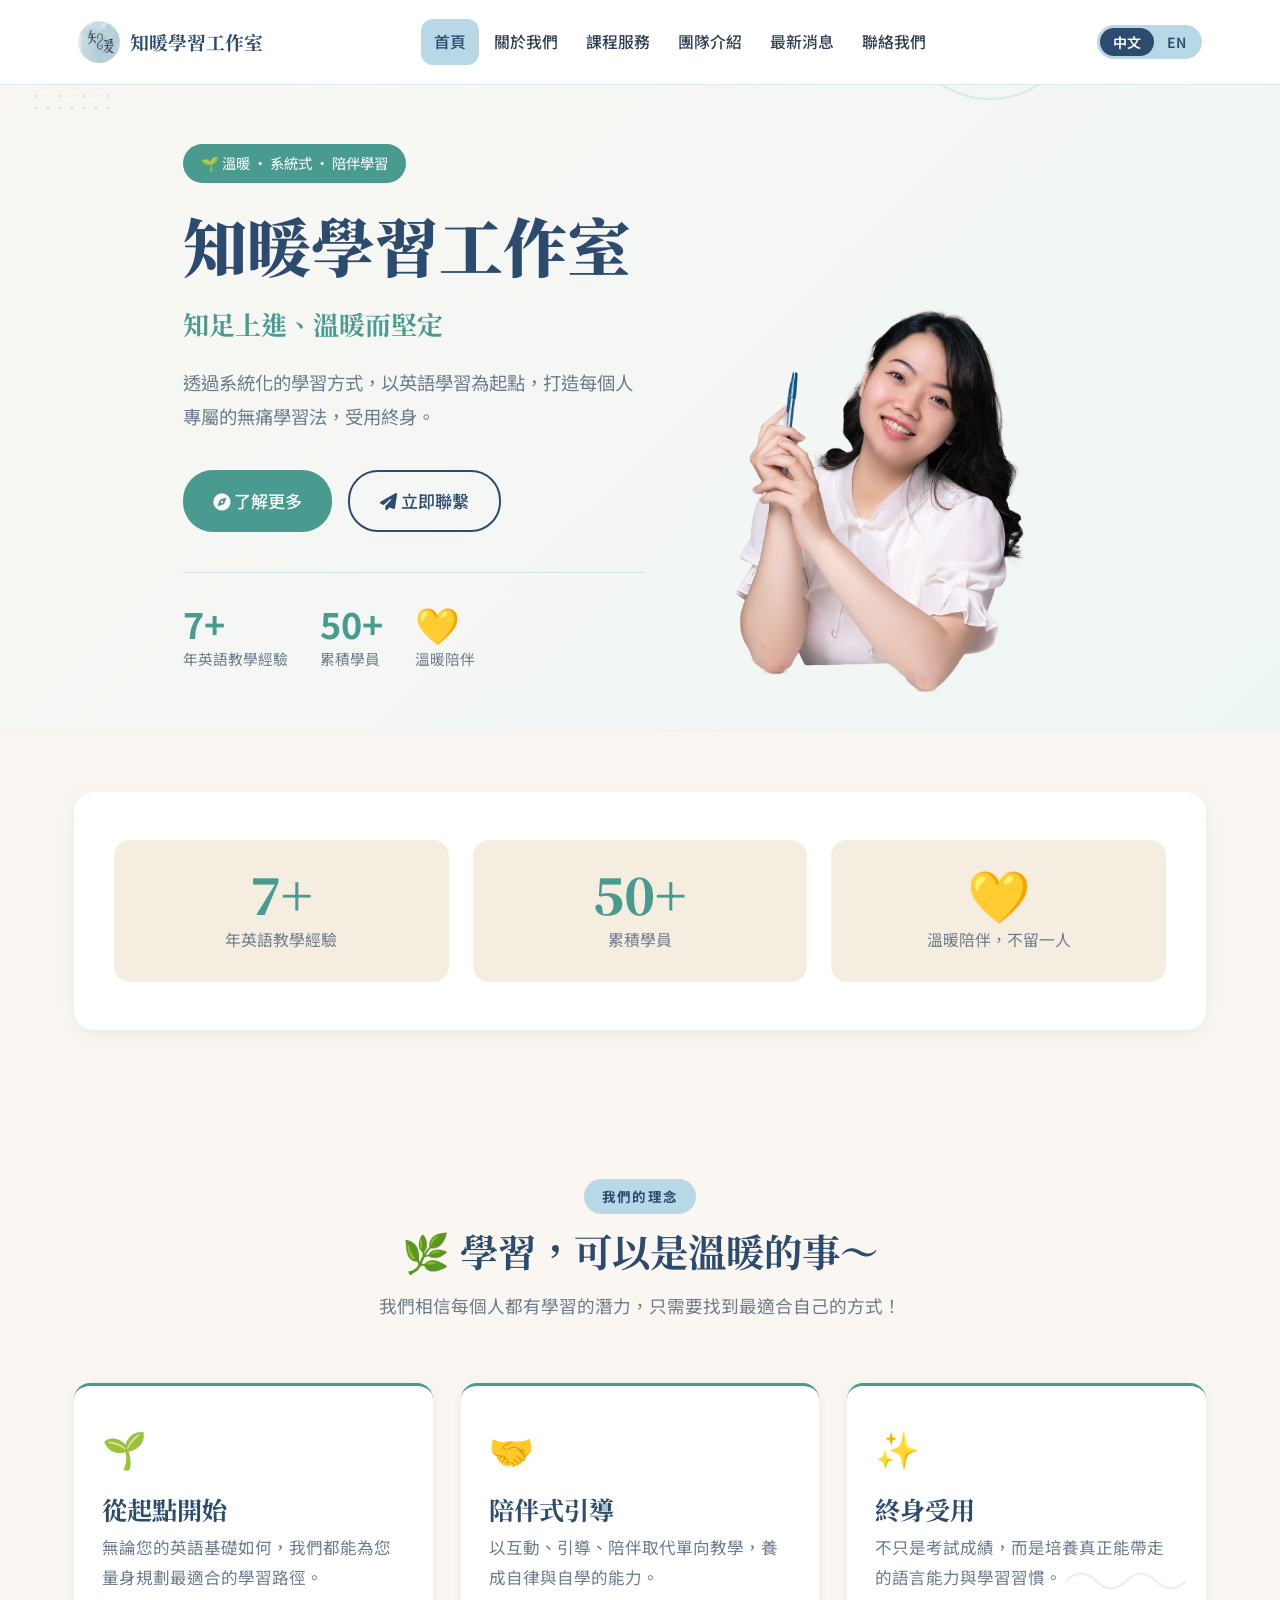
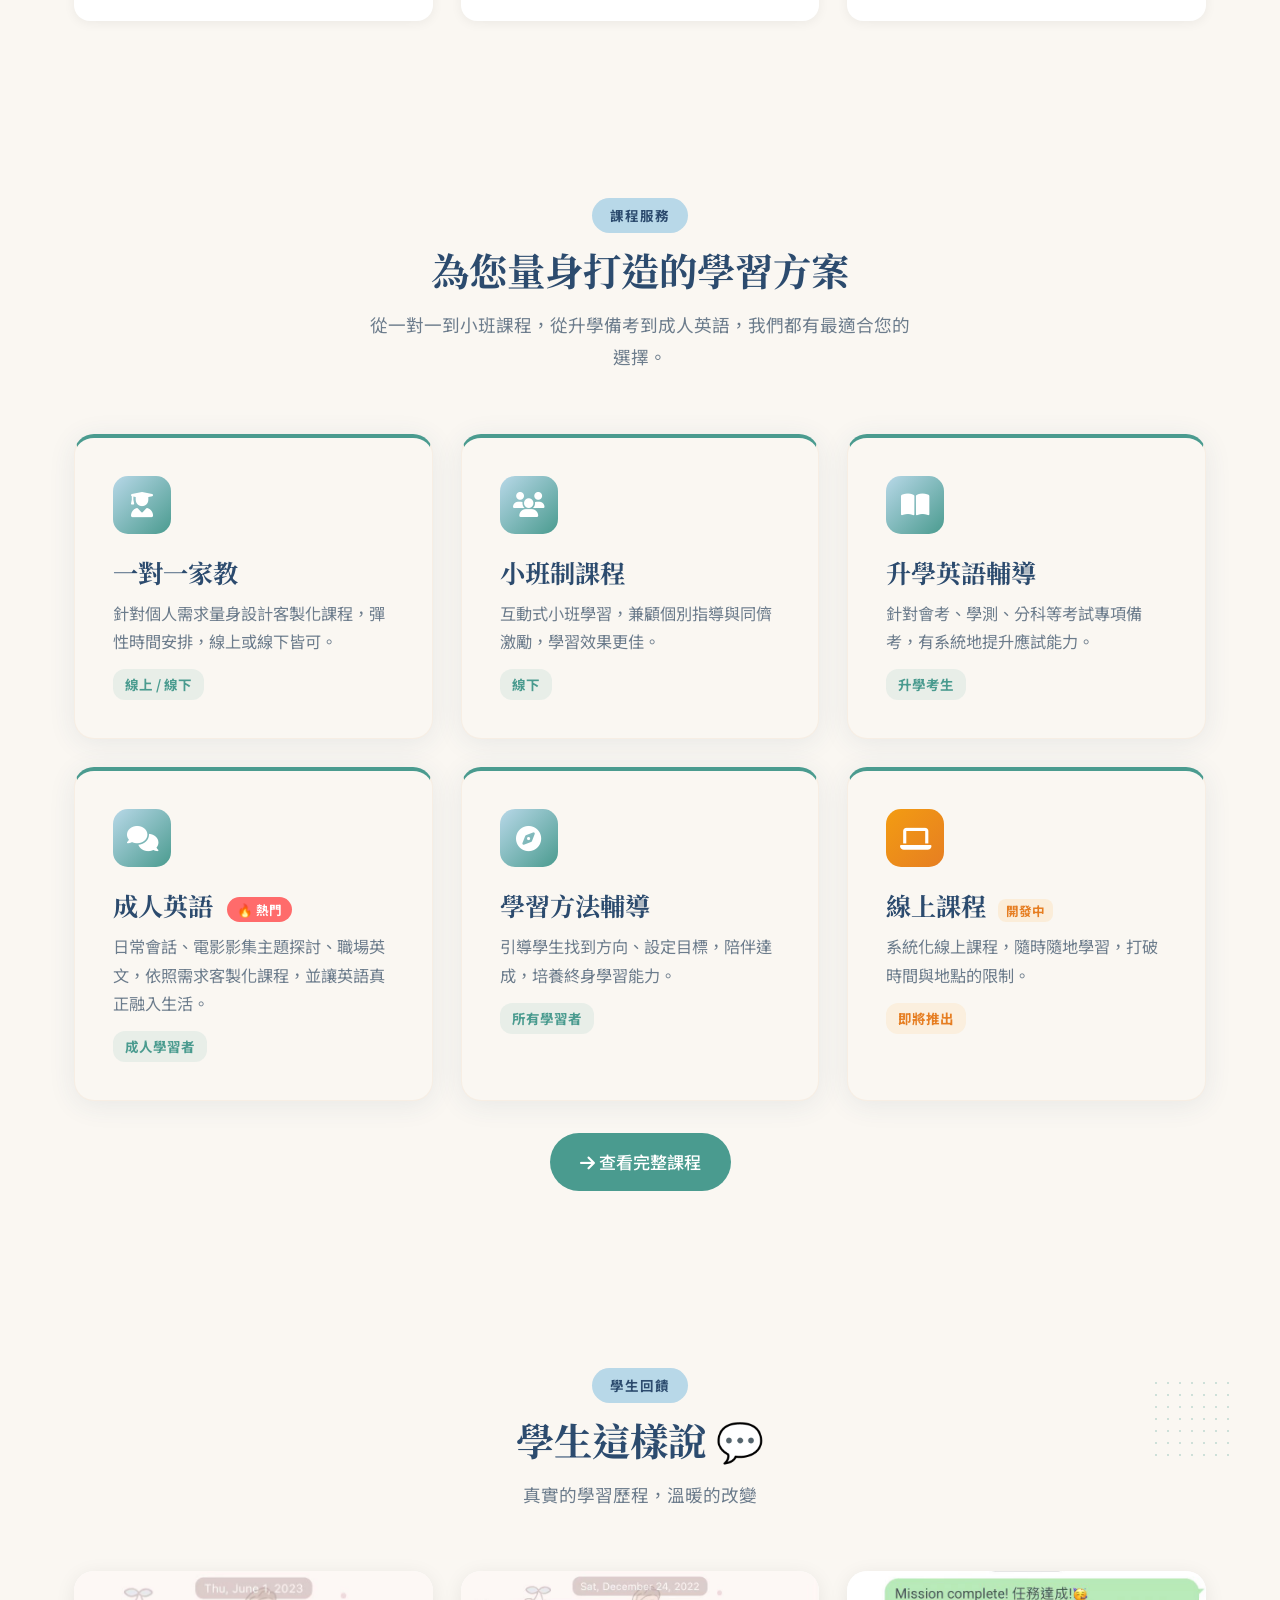
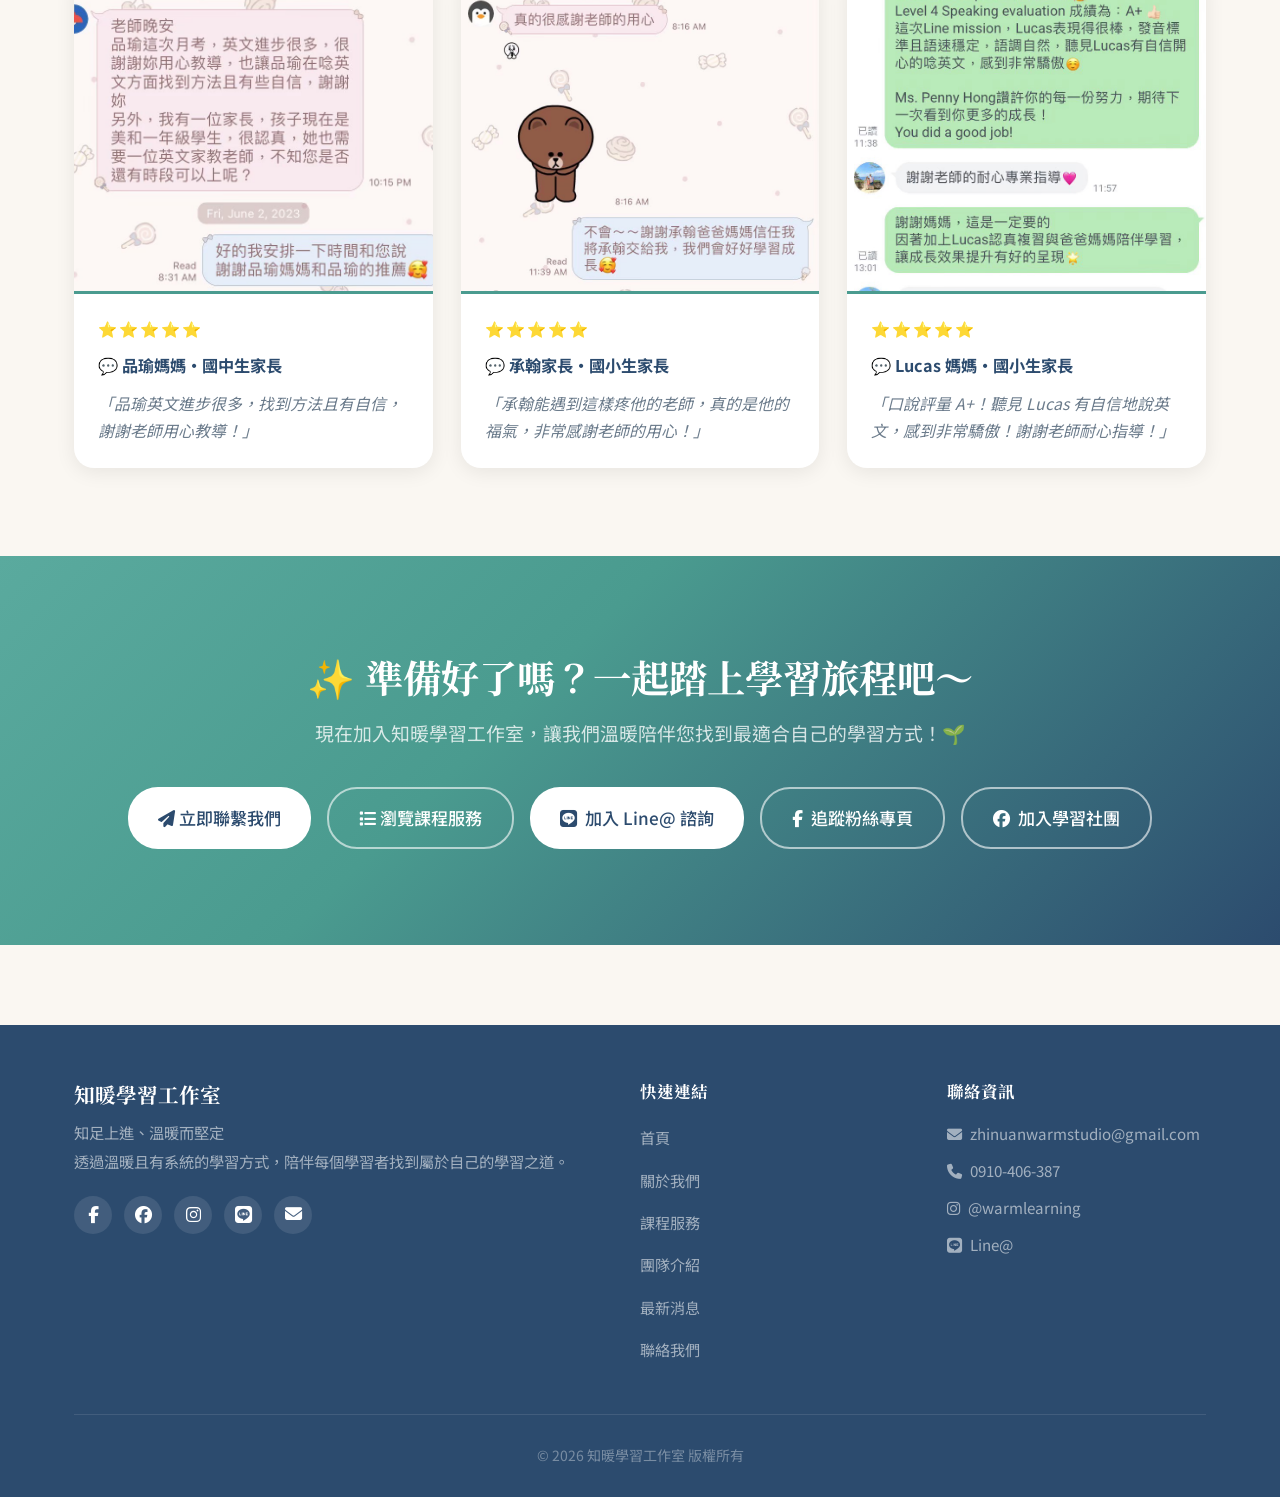
==== commit 1fecdf2d: "feat: 更新Line連結、新增FB粉專社團、Hero改版去除浮動卡片、team頁修改文化卡片、報名連結改Google表單 - 全站 Line@ 連結替換：lin.ee/891ivojl → lin" ====
--- a/index.html
+++ b/index.html
@@ -56,51 +56,121 @@
 </div>
 
 <!-- ══ HERO ══ -->
-<section class="hero">
-  <div class="container">
-    <div class="hero-inner">
-      <div class="hero-content">
-        <div class="hero-badge">
-          <span>🌸</span>
-          <span class="zh">溫暖 · 系統式 · 陪伴學習</span>
-          <span class="en">Warm · Systematic · Accompanied Learning</span>
-        </div>
-        <h1>
-          <span class="zh">知暖學習工作室</span>
-          <span class="en">Zhunuan Warm<br>Learning Studio</span>
-        </h1>
-        <p class="hero-tagline">
-          <span class="zh">知足上進、溫暖而堅定</span>
-          <span class="en">Grounded, Warm, and Steadfast</span>
-        </p>
-        <p>
-          <span class="zh">透過系統化的學習方式，以英語學習為起點，打造每個人專屬的無痛學習法，受用終身。</span>
-          <span class="en">We craft personalized, pain-free learning journeys starting from English — methodical, warm, and designed to last a lifetime.</span>
-        </p>
-        <div class="hero-btns">
-          <a href="about.html" class="btn btn-primary">
-            <span class="zh"><i class="fas fa-compass"></i> 了解更多</span>
-            <span class="en"><i class="fas fa-compass"></i> Learn More</span>
-          </a>
-          <a href="contact.html" class="btn btn-outline">
-            <span class="zh"><i class="fas fa-paper-plane"></i> 立即聯繫</span>
-            <span class="en"><i class="fas fa-paper-plane"></i> Contact Us</span>
-          </a>
-        </div>
-      </div>
-      <div style="position:relative;display:flex;align-items:flex-end;flex-shrink:0;">
-        <img src="images/penny-hero.png" alt="Penny 老師"
-             style="width:100%;max-width:420px;object-fit:contain;display:block;position:relative;z-index:1;" />
-        <div class="hero-float-card">
-          <strong>⭐ 7年+ 教學經驗</strong>
-          <span class="zh">50+ 累積學員</span>
-          <span class="en">50+ Students Served</span>
-        </div>
-      </div>
-    </div>
-    <!-- Hero 裝飾 -->
-    <div class="deco-dots" style="top:20px;left:0;"></div>
-    <div class="deco-circle" style="top:-60px;right:-60px;width:200px;height:200px;"></div>
+<section class="hero-section" style="
+  background: linear-gradient(135deg, #FAF7F2 0%, #EEF6F5 100%);
+  min-height: 600px;
+  display: flex;
+  align-items: stretch;
+  overflow: hidden;
+  position: relative;
+  padding-top: 84px;
+">
+
+  <!-- 裝飾 -->
+  <div class="deco-dots" style="top:30px;left:30px;"></div>
+  <div class="deco-circle" style="top:-80px;right:200px;width:180px;height:180px;"></div>
+
+  <div class="container" style="
+    display: grid;
+    grid-template-columns: 55% 45%;
+    align-items: center;
+    gap: 0;
+    padding-top: 60px;
+    padding-bottom: 0;
+  ">
+
+    <!-- 左欄：文字區 -->
+    <div style="padding-right: 40px; padding-bottom: 60px;">
+
+      <span style="
+        display: inline-block;
+        background: var(--teal);
+        color: #fff;
+        padding: 6px 18px;
+        border-radius: 50px;
+        font-size: 0.8rem;
+        margin-bottom: 20px;
+        font-family: 'Noto Sans TC', sans-serif;
+      ">🌱 溫暖 · 系統式 · 陪伴學習</span>
+
+      <h1 style="color: var(--dark-blue); margin-bottom: 14px; font-weight: 900;">
+        <span class="zh">知暖學習工作室</span>
+        <span class="en">Zhunuan Warm<br>Learning Studio</span>
+      </h1>
+      <p class="hero-tagline">
+        <span class="zh">知足上進、溫暖而堅定</span>
+        <span class="en">Grounded, Warm, and Steadfast</span>
+      </p>
+      <p style="color: var(--text-light); font-size: 1.02rem; margin-bottom: 36px; max-width: 500px;">
+        <span class="zh">透過系統化的學習方式，以英語學習為起點，打造每個人專屬的無痛學習法，受用終身。</span>
+        <span class="en">We craft personalized, pain-free learning journeys starting from English — methodical, warm, and designed to last a lifetime.</span>
+      </p>
+      <div class="hero-btns">
+        <a href="about.html" class="btn btn-primary">
+          <span class="zh"><i class="fas fa-compass"></i> 了解更多</span>
+          <span class="en"><i class="fas fa-compass"></i> Learn More</span>
+        </a>
+        <a href="contact.html" class="btn btn-outline">
+          <span class="zh"><i class="fas fa-paper-plane"></i> 立即聯繫</span>
+          <span class="en"><i class="fas fa-paper-plane"></i> Contact Us</span>
+        </a>
+      </div>
+
+      <!-- 數字統計 -->
+      <div style="
+        display: flex;
+        gap: 32px;
+        margin-top: 40px;
+        padding-top: 32px;
+        border-top: 1px solid rgba(74,155,143,0.2);
+        flex-wrap: wrap;
+      ">
+        <div>
+          <div style="font-size: 2rem; font-weight: 700; color: var(--teal); line-height: 1;">7+</div>
+          <div style="font-size: 0.82rem; color: var(--text-light); margin-top: 4px;">
+            <span class="zh">年英語教學經驗</span>
+            <span class="en">Years Teaching</span>
+          </div>
+        </div>
+        <div>
+          <div style="font-size: 2rem; font-weight: 700; color: var(--teal); line-height: 1;">50+</div>
+          <div style="font-size: 0.82rem; color: var(--text-light); margin-top: 4px;">
+            <span class="zh">累積學員</span>
+            <span class="en">Students Served</span>
+          </div>
+        </div>
+        <div>
+          <div style="font-size: 2rem; font-weight: 700; color: var(--teal); line-height: 1;">💛</div>
+          <div style="font-size: 0.82rem; color: var(--text-light); margin-top: 4px;">
+            <span class="zh">溫暖陪伴</span>
+            <span class="en">Warm Support</span>
+          </div>
+        </div>
+      </div>
+
+    </div>
+
+    <!-- 右欄：Penny 照片，從底部切齊 -->
+    <div style="
+      height: 100%;
+      min-height: 520px;
+      position: relative;
+      display: flex;
+      align-items: flex-end;
+    ">
+      <img src="images/penny-hero.png"
+           alt="Penny 老師"
+           style="
+             width: 100%;
+             max-height: 560px;
+             object-fit: contain;
+             object-position: top center;
+             display: block;
+             position: relative;
+             bottom: 0;
+           " />
+    </div>
+
   </div>
 </section>
 
@@ -409,10 +479,20 @@
         <span class="zh"><i class="fas fa-list"></i> 瀏覽課程服務</span>
         <span class="en"><i class="fas fa-list"></i> Browse Services</span>
       </a>
-      <a href="https://lin.ee/891ivojl" target="_blank" rel="noopener" class="btn btn-white">
+      <a href="https://lin.ee/rljOLpX" target="_blank" rel="noopener" class="btn btn-white">
         <i class="fab fa-line"></i>
         <span class="zh">加入 Line@ 諮詢</span>
         <span class="en">Chat on Line@</span>
+      </a>
+      <a href="https://www.facebook.com/profile.php?id=61589271570612" target="_blank" rel="noopener" class="btn btn-outline-white">
+        <i class="fab fa-facebook-f"></i>
+        <span class="zh">追蹤粉絲專頁</span>
+        <span class="en">Follow on Facebook</span>
+      </a>
+      <a href="https://www.facebook.com/share/g/1E1pMXv199/" target="_blank" rel="noopener" class="btn btn-outline-white">
+        <i class="fab fa-facebook"></i>
+        <span class="zh">加入學習社團</span>
+        <span class="en">Join Learning Group</span>
       </a>
     </div>
   </div>
@@ -432,8 +512,10 @@
           <span class="en">Grounded, warm, and steadfast.<br>Guiding every learner to discover their own path through warm, systematic education.</span>
         </p>
         <div class="footer-social">
+          <a href="https://www.facebook.com/profile.php?id=61589271570612" target="_blank" rel="noopener" title="Facebook 粉絲專頁"><i class="fab fa-facebook-f"></i></a>
+          <a href="https://www.facebook.com/share/g/1E1pMXv199/" target="_blank" rel="noopener" title="Facebook 學習社團"><i class="fab fa-facebook"></i></a>
           <a href="https://www.instagram.com/warmlearning" target="_blank" rel="noopener" title="Instagram"><i class="fab fa-instagram"></i></a>
-          <a href="https://lin.ee/891ivojl" target="_blank" rel="noopener" title="Line@"><i class="fab fa-line"></i></a>
+          <a href="https://lin.ee/rljOLpX" target="_blank" rel="noopener" title="Line@"><i class="fab fa-line"></i></a>
           <a href="mailto:zhinuanwarmstudio@gmail.com" title="Email"><i class="fas fa-envelope"></i></a>
         </div>
       </div>
@@ -454,7 +536,7 @@
           <p><i class="fas fa-envelope"></i> <a href="mailto:zhinuanwarmstudio@gmail.com">zhinuanwarmstudio@gmail.com</a></p>
           <p><i class="fas fa-phone"></i> <a href="tel:0910406387">0910-406-387</a></p>
           <p><i class="fab fa-instagram"></i> <a href="https://www.instagram.com/warmlearning" target="_blank" rel="noopener">@warmlearning</a></p>
-          <p><i class="fab fa-line"></i> <a href="https://lin.ee/891ivojl" target="_blank" rel="noopener">Line@</a></p>
+          <p><i class="fab fa-line"></i> <a href="https://lin.ee/rljOLpX" target="_blank" rel="noopener">Line@</a></p>
         </div>
       </div>
     </div>
--- a/assets/style.css
+++ b/assets/style.css
@@ -739,4 +739,11 @@
   .hero-float-card {
     display: none;
   }
-}
+  .hero-section .container {
+    grid-template-columns: 1fr !important;
+    padding-top: 40px !important;
+  }
+  .hero-section .container > div:last-child {
+    min-height: 300px !important;
+  }
+}
